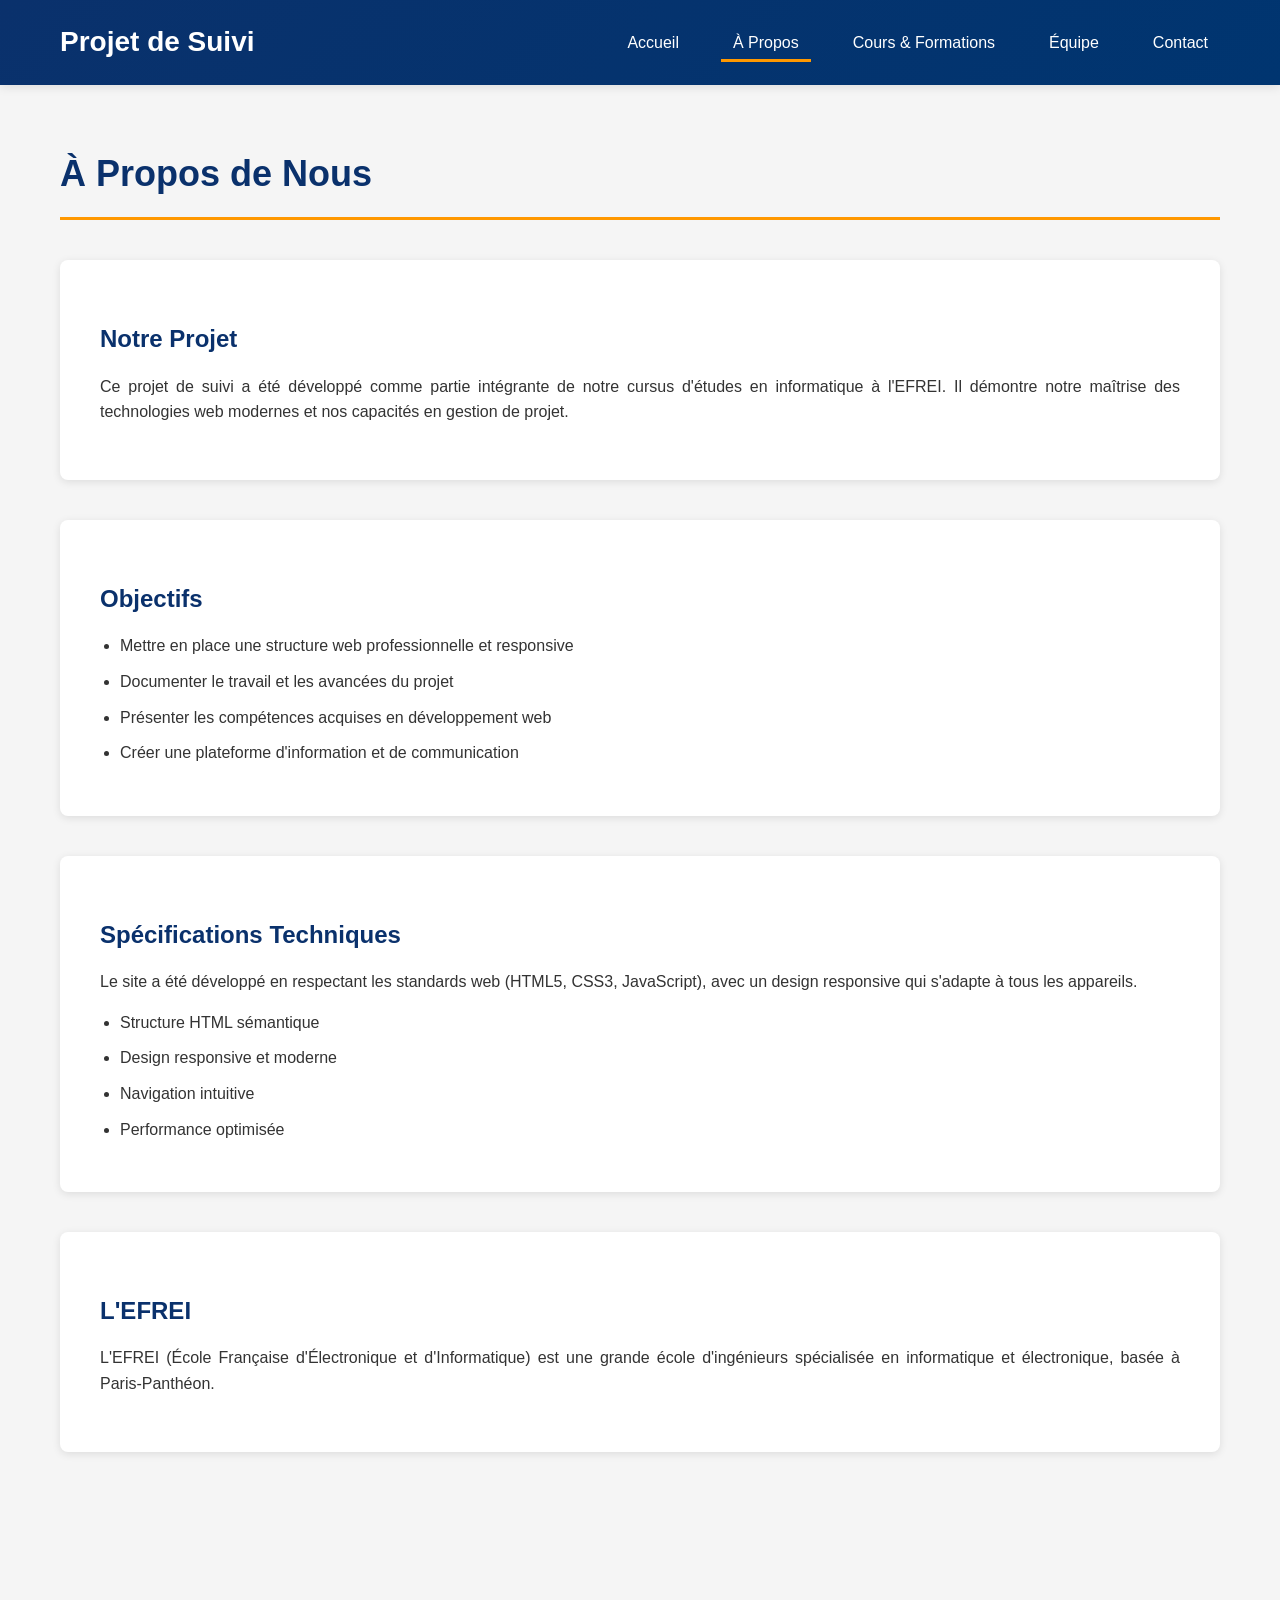
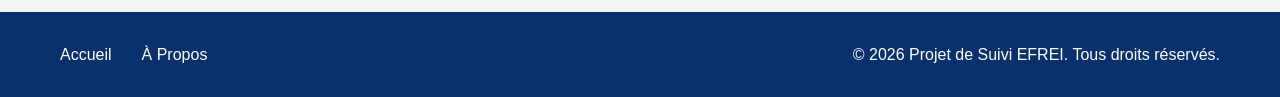
==== pages/apropos.html @ 4fff38fb "Add files via upload" ====
<!DOCTYPE html>
<html lang="fr">
<head>
    <meta charset="UTF-8">
    <meta name="viewport" content="width=device-width, initial-scale=1.0">
    <title>À Propos - Projet de Suivi</title>
    <link rel="stylesheet" href="../styles.css">
</head>


<body>
    <header class="header">
        <div class="container">
            <div class="logo">
                <h1>Projet de Suivi</h1>
            </div>
            <nav class="nav-main">
                <ul>
                    <li><a href="../index.html">Accueil</a></li>
                    <li><a href="apropos.html" class="active">À Propos</a></li>
                    <li><a href="cours.html">Cours & Formations</a></li>
                    <li><a href="equipe.html">Équipe</a></li>
                    <li><a href="contact.html">Contact</a></li>
                </ul>
            </nav>
        </div>
    </header>

    <main class="main-content">
        <div class="container">
            <h2>À Propos de Nous</h2>

            <section class="content-section">
                <h3>Notre Projet</h3>
                <p>
                    Ce projet de suivi a été développé comme partie intégrante de notre cursus
                    d'études en informatique à l'EFREI. Il démontre notre maîtrise des technologies
                    web modernes et nos capacités en gestion de projet.
                </p>
            </section>

            <section class="content-section">
                <h3>Objectifs</h3>
                <ul>
                    <li>Mettre en place une structure web professionnelle et responsive</li>
                    <li>Documenter le travail et les avancées du projet</li>
                    <li>Présenter les compétences acquises en développement web</li>
                    <li>Créer une plateforme d'information et de communication</li>
                </ul>
            </section>

            <section class="content-section">
                <h3>Spécifications Techniques</h3>
                <p>
                    Le site a été développé en respectant les standards web (HTML5, CSS3, JavaScript),
                    avec un design responsive qui s'adapte à tous les appareils.
                </p>
                <ul>
                    <li>Structure HTML sémantique</li>
                    <li>Design responsive et moderne</li>
                    <li>Navigation intuitive</li>
                    <li>Performance optimisée</li>
                </ul>
            </section>

            <section class="content-section">
                <h3>L'EFREI</h3>
                <p>
                    L'EFREI (École Française d'Électronique et d'Informatique) est une grande école
                    d'ingénieurs spécialisée en informatique et électronique, basée à Paris-Panthéon.
                </p>
            </section>
        </div>
    </main>

    <!-- Footer -->
    <footer class="footer">
        <div class="container">
            <nav class="nav-footer">
                <ul>
                    <li><a href="../index.html">Accueil</a></li>
                    <li><a href="apropos.html">À Propos</a></li>
                </ul>
            </nav>
            <p>&copy; 2026 Projet de Suivi EFREI. Tous droits réservés.</p>
        </div>
    </footer>
</body>
</html>
---- styles.css ----
:root {
    --primary-color: #0A316C ;
    --secondary-color: #ff9800;
    --text-color: #333;
    --bg-color: #f5f5f5;
    --border-color: #ddd;
    --transition: all 0.3s ease;
}

* {
    margin: 0;
    padding: 0;
    box-sizing: border-box;
}

html {
    scroll-behavior: smooth;
}

body {
    font-family: 'Segoe UI', Tahoma, Geneva, Verdana, sans-serif;
    color: var(--text-color);
    background-color: var(--bg-color);
    line-height: 1.6;
}

.container {
    max-width: 1200px;
    margin: 0 auto;
    padding: 0 20px;
}

.header {
    background: linear-gradient(135deg, var(--primary-color) 0%, #003570 100%);
    color: white;
    padding: 20px 0;
    position: sticky;
    top: 0;
    z-index: 1000;
    box-shadow: 0 2px 10px rgba(0, 0, 0, 0.1);
}

.header .container {
    display: flex;
    justify-content: space-between;
    align-items: center;
    gap: 40px;
}

.logo h1 {
    font-size: 28px;
    font-weight: 700;
}

.nav-main ul {
    display: flex;
    list-style: none;
    gap: 30px;
}

.nav-main a {
    color: white;
    text-decoration: none;
    font-weight: 500;
    padding: 8px 12px;
    border-bottom: 3px solid transparent;
    transition: var(--transition);
}

.nav-main a:hover,
.nav-main a.active {
    border-bottom-color: var(--secondary-color);
}

.main-content {
    flex: 1;
    padding: 60px 0;
    min-height: calc(100vh - 200px);
}

.main-content h2 {
    font-size: 36px;
    color: var(--primary-color);
    margin-bottom: 40px;
    border-bottom: 3px solid var(--secondary-color);
    padding-bottom: 15px;
}

.main-content h3 {
    font-size: 24px;
    color: var(--primary-color);
    margin-bottom: 15px;
    margin-top: 20px;
}

.main-content ul {
    margin-left: 20px;
    margin-top: 15px;
}

.main-content li {
    margin-bottom: 10px;
}

.hero {
    background: linear-gradient(135deg, var(--primary-color) 0%, #0066cc 100%);
    color: white;
    padding: 80px 40px;
    text-align: center;
    border-radius: 8px;
    margin-bottom: 60px;
}

.hero h2 {
    font-size: 42px;
    margin-bottom: 20px;
    border: none;
    padding-bottom: 0;
    color: white;
}

.hero p {
    font-size: 18px;
}

.content-section {
    background: white;
    padding: 40px;
    margin-bottom: 40px;
    border-radius: 8px;
    box-shadow: 0 2px 8px rgba(0, 0, 0, 0.1);
    transition: var(--transition);
}

.content-section:hover {
    box-shadow: 0 4px 16px rgba(0, 0, 0, 0.15);
}

.content-section p {
    margin-bottom: 15px;
    text-align: justify;
}

.cards {
    display: grid;
    grid-template-columns: repeat(auto-fit, minmax(300px, 1fr));
    gap: 30px;
    margin-top: 30px;
}

.card {
    background: white;
    padding: 30px;
    border-radius: 8px;
    border-left: 4px solid var(--secondary-color);
    box-shadow: 0 2px 8px rgba(0, 0, 0, 0.1);
    transition: var(--transition);
}

.card:hover {
    transform: translateY(-5px);
    box-shadow: 0 4px 16px rgba(0, 0, 0, 0.15);
}

.card h4 {
    color: var(--primary-color);
    font-size: 20px;
    margin-bottom: 15px;
}

.card p {
    color: #666;
}

.footer {
    background-color: var(--primary-color);
    color: white;
    padding: 30px 0;
    margin-top: 60px;
}

.footer .container {
    display: flex;
    justify-content: space-between;
    align-items: center;
    gap: 40px;
}

.nav-footer ul {
    display: flex;
    list-style: none;
    gap: 30px;
}

.nav-footer a {
    color: white;
    text-decoration: none;
    transition: var(--transition);
}

.nav-footer a:hover {
    color: var(--secondary-color);
}

.footer p {
    margin: 0;
}

@media (max-width: 768px) {
    .header .container {
        flex-direction: column;
        gap: 20px;
    }

    .nav-main ul {
        flex-direction: column;
        gap: 15px;
        width: 100%;
    }

    .nav-main a {
        display: block;
        padding: 10px;
    }

    .logo h1 {
        font-size: 24px;
    }

    .hero {
        padding: 40px 20px;
    }

    .hero h2 {
        font-size: 28px;
    }

    .content-section {
        padding: 25px;
    }

    .footer .container {
        flex-direction: column;
        gap: 20px;
    }

    .nav-footer ul {
        flex-direction: column;
        gap: 10px;
    }
}

@media (max-width: 480px) {
    .nav-main ul {
        gap: 10px;
    }

    .hero h2 {
        font-size: 24px;
    }

    .main-content h2 {
        font-size: 28px;
    }

    .cards {
        grid-template-columns: 1fr;
    }
}

/* ===== CAROUSEL ===== */
.carousel-section {
    margin-bottom: 60px;
}

.carousel {
    position: relative;
    background: white;
    border-radius: 8px;
    overflow: hidden;
    box-shadow: 0 2px 8px rgba(0, 0, 0, 0.1);
}

.carousel-inner {
    position: relative;
    width: 100%;
    height: 400px;
    overflow: hidden;
}

.carousel-item {
    display: none;
    width: 100%;
    height: 100%;
    position: absolute;
    top: 0;
    left: 0;
}

.carousel-item.active {
    display: block;
    animation: fadeIn 0.5s ease-in-out;
}

.carousel-item img {
    width: 100%;
    height: 100%;
    object-fit: cover;
}

@keyframes fadeIn {
    from { opacity: 0; }
    to { opacity: 1; }
}

/* Boutons de navigation */
.carousel-control {
    position: absolute;
    top: 50%;
    transform: translateY(-50%);
    background-color: rgba(0, 0, 0, 0.5);
    color: white;
    border: none;
    padding: 15px 20px;
    font-size: 24px;
    cursor: pointer;
    z-index: 10;
    transition: background-color 0.3s;
}

.carousel-control:hover {
    background-color: rgba(0, 0, 0, 0.8);
}

.carousel-control.prev {
    left: 0;
}

.carousel-control.next {
    right: 0;
}

.carousel-indicators {
    position: absolute;
    bottom: 20px;
    left: 50%;
    transform: translateX(-50%);
    display: flex;
    gap: 10px;
    z-index: 10;
}

.dot {
    width: 12px;
    height: 12px;
    border-radius: 50%;
    background-color: rgba(255, 255, 255, 0.7);
    cursor: pointer;
    transition: background-color 0.3s;
}

.dot.active {
    background-color: var(--secondary-color);
}

.dot:hover {
    background-color: rgba(255, 255, 255, 1);
}

@media (max-width: 768px) {
    .carousel-inner {
        height: 300px;
    }

    .carousel-control {
        padding: 12px 16px;
        font-size: 20px;
    }
}

.carousel-item img {
    width: 100%;
    height: 100%;
    object-fit: contain;      /* ← Remplacez "cover" par "contain" */
    object-position: center;
    display: block;
}

.game-of-the-year {
    background: linear-gradient(135deg, #f5f5f5 0%, #e8f4f8 100%);
    padding: 60px 0;
    margin: 60px 0;
    border-radius: 8px;
}

.game-of-the-year h3 {
    text-align: center;
    font-size: 32px;
    color: var(--primary-color);
    margin-bottom: 50px;
    text-shadow: 2px 2px 4px rgba(0, 0, 0, 0.1);
}

.game-content {
    display: grid;
    grid-template-columns: 1fr 1fr;
    gap: 40px;
    margin-bottom: 50px;
    align-items: start;
}

.game-description {
    background: white;
    padding: 30px;
    border-radius: 8px;
    box-shadow: 0 2px 8px rgba(0, 0, 0, 0.1);
}

.game-description h4 {
    color: var(--primary-color);
    font-size: 26px;
    margin-bottom: 15px;
}

.game-description p {
    color: #555;
    margin-bottom: 15px;
    line-height: 1.8;
}

.game-description ul {
    list-style: none;
    margin-left: 0;
    margin-top: 15px;
}

.game-description li {
    padding: 8px 0;
    padding-left: 25px;
    position: relative;
    color: #666;
}

.game-description li:before {
    content: "✓";
    position: absolute;
    left: 0;
    color: var(--secondary-color);
    font-weight: bold;
}

.game-gallery {
    background: white;
    padding: 30px;
    border-radius: 8px;
    box-shadow: 0 2px 8px rgba(0, 0, 0, 0.1);
}

.game-gallery h4 {
    color: var(--primary-color);
    font-size: 20px;
    margin-bottom: 20px;
}

.gallery-grid {
    display: grid;
    grid-template-columns: repeat(2, 1fr);
    gap: 15px;
}

.gallery-img {
    width: 100%;
    height: 200px;
    object-fit: cover;
    border-radius: 6px;
    border: 2px solid #e0e0e0;
    cursor: pointer;
    transition: all 0.3s ease;
}

.gallery-img:hover {
    transform: scale(1.05);
    border-color: var(--secondary-color);
    box-shadow: 0 4px 12px rgba(255, 152, 0, 0.3);
}

/* Section téléchargement */
.download-section {
    text-align: center;
    background: white;
    padding: 40px;
    border-radius: 8px;
    box-shadow: 0 2px 8px rgba(0, 0, 0, 0.1);
}

.download-section h4 {
    color: var(--primary-color);
    font-size: 24px;
    margin-bottom: 20px;
}

.download-button {
    display: inline-block;
    background: linear-gradient(135deg, var(--secondary-color) 0%, #e68900 100%);
    color: white;
    padding: 15px 40px;
    border-radius: 6px;
    text-decoration: none;
    font-size: 16px;
    font-weight: 600;
    transition: all 0.3s ease;
    box-shadow: 0 4px 12px rgba(255, 152, 0, 0.3);
    cursor: pointer;
    border: none;
}

.download-button:hover {
    background: linear-gradient(135deg, #e68900 0%, #d47c00 100%);
    transform: translateY(-2px);
    box-shadow: 0 6px 16px rgba(255, 152, 0, 0.4);
}

.download-button:active {
    transform: translateY(0);
}

.file-info {
    color: #999;
    font-size: 14px;
    margin-top: 15px;
}

/* Responsive */
@media (max-width: 768px) {
    .game-content {
        grid-template-columns: 1fr;
        gap: 30px;
    }

    .gallery-grid {
        grid-template-columns: repeat(2, 1fr);
    }

    .game-of-the-year h3 {
        font-size: 24px;
    }

    .download-section {
        padding: 30px 20px;
    }
}

@media (max-width: 480px) {
    .gallery-grid {
        grid-template-columns: 1fr;
    }

    .game-description,
    .game-gallery,
    .download-section {
        padding: 20px;
    }

    .download-button {
        padding: 12px 30px;
        font-size: 14px;
    }
}

/* ===== SECTION COURS ET FORMATIONS ===== */
.courses-section {
    background: linear-gradient(135deg, #f9f9f9 0%, #ffffff 100%);
}

.courses-section h3 {
    text-align: center;
    margin-bottom: 15px;
}

.courses-section > p {
    text-align: center;
    color: #666;
    margin-bottom: 40px;
    font-size: 16px;
}

/* Grille de cours */
.courses-grid {
    display: grid;
    grid-template-columns: repeat(auto-fit, minmax(280px, 1fr));
    gap: 25px;
    margin-top: 30px;
}

/* Carte de cours */
.course-card {
    background: white;
    border-radius: 10px;
    padding: 25px;
    box-shadow: 0 2px 8px rgba(0, 0, 0, 0.1);
    transition: all 0.3s ease;
    border-left: 5px solid var(--secondary-color);
    position: relative;
}

.course-card:hover {
    transform: translateY(-8px);
    box-shadow: 0 8px 20px rgba(0, 0, 0, 0.15);
    border-left-color: var(--primary-color);
}

/* Icône du cours */
.course-icon {
    font-size: 40px;
    margin-bottom: 15px;
    display: inline-block;
}

.course-card h4 {
    color: var(--primary-color);
    font-size: 20px;
    margin-bottom: 15px;
    font-weight: 600;
}

/* Liste des cours */
.course-card ul {
    list-style: none;
    margin: 0;
    padding: 0;
}

.course-card li {
    color: #555;
    padding: 8px 0;
    padding-left: 20px;
    position: relative;
    font-size: 14px;
    line-height: 1.6;
    border-bottom: 1px solid #f0f0f0;
}

.course-card li:last-child {
    border-bottom: none;
}

.course-card li:before {
    content: "▸";
    position: absolute;
    left: 0;
    color: var(--secondary-color);
    font-weight: bold;
}

.course-card li:hover {
    color: var(--primary-color);
    padding-left: 25px;
    transition: all 0.2s ease;
}

/* Responsive */
@media (max-width: 768px) {
    .courses-grid {
        grid-template-columns: repeat(2, 1fr);
        gap: 20px;
    }

    .course-card {
        padding: 20px;
    }

    .course-icon {
        font-size: 32px;
    }

    .course-card h4 {
        font-size: 18px;
    }

    .course-card li {
        font-size: 13px;
    }
}

@media (max-width: 480px) {
    .courses-grid {
        grid-template-columns: 1fr;
    }

    .course-card {
        padding: 15px;
    }

    .course-icon {
        font-size: 28px;
    }

    .course-card h4 {
        font-size: 16px;
    }
}
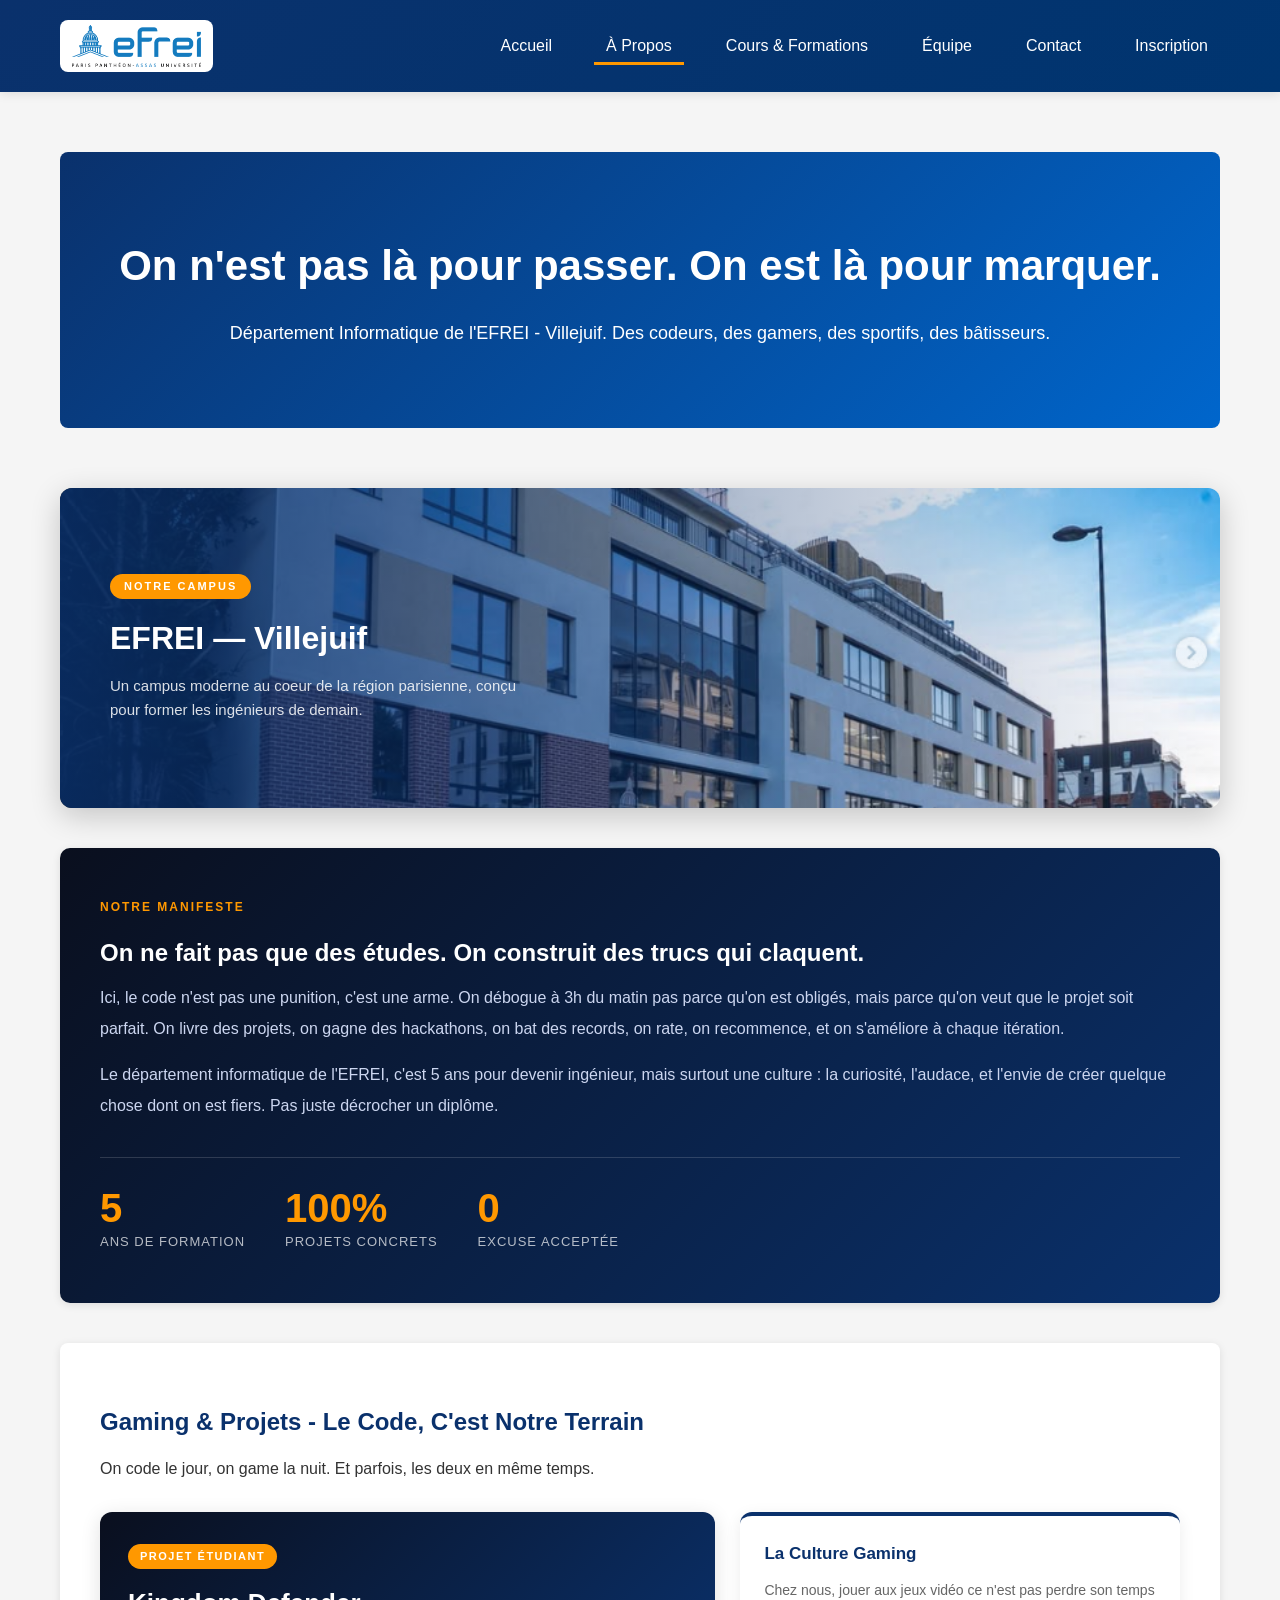
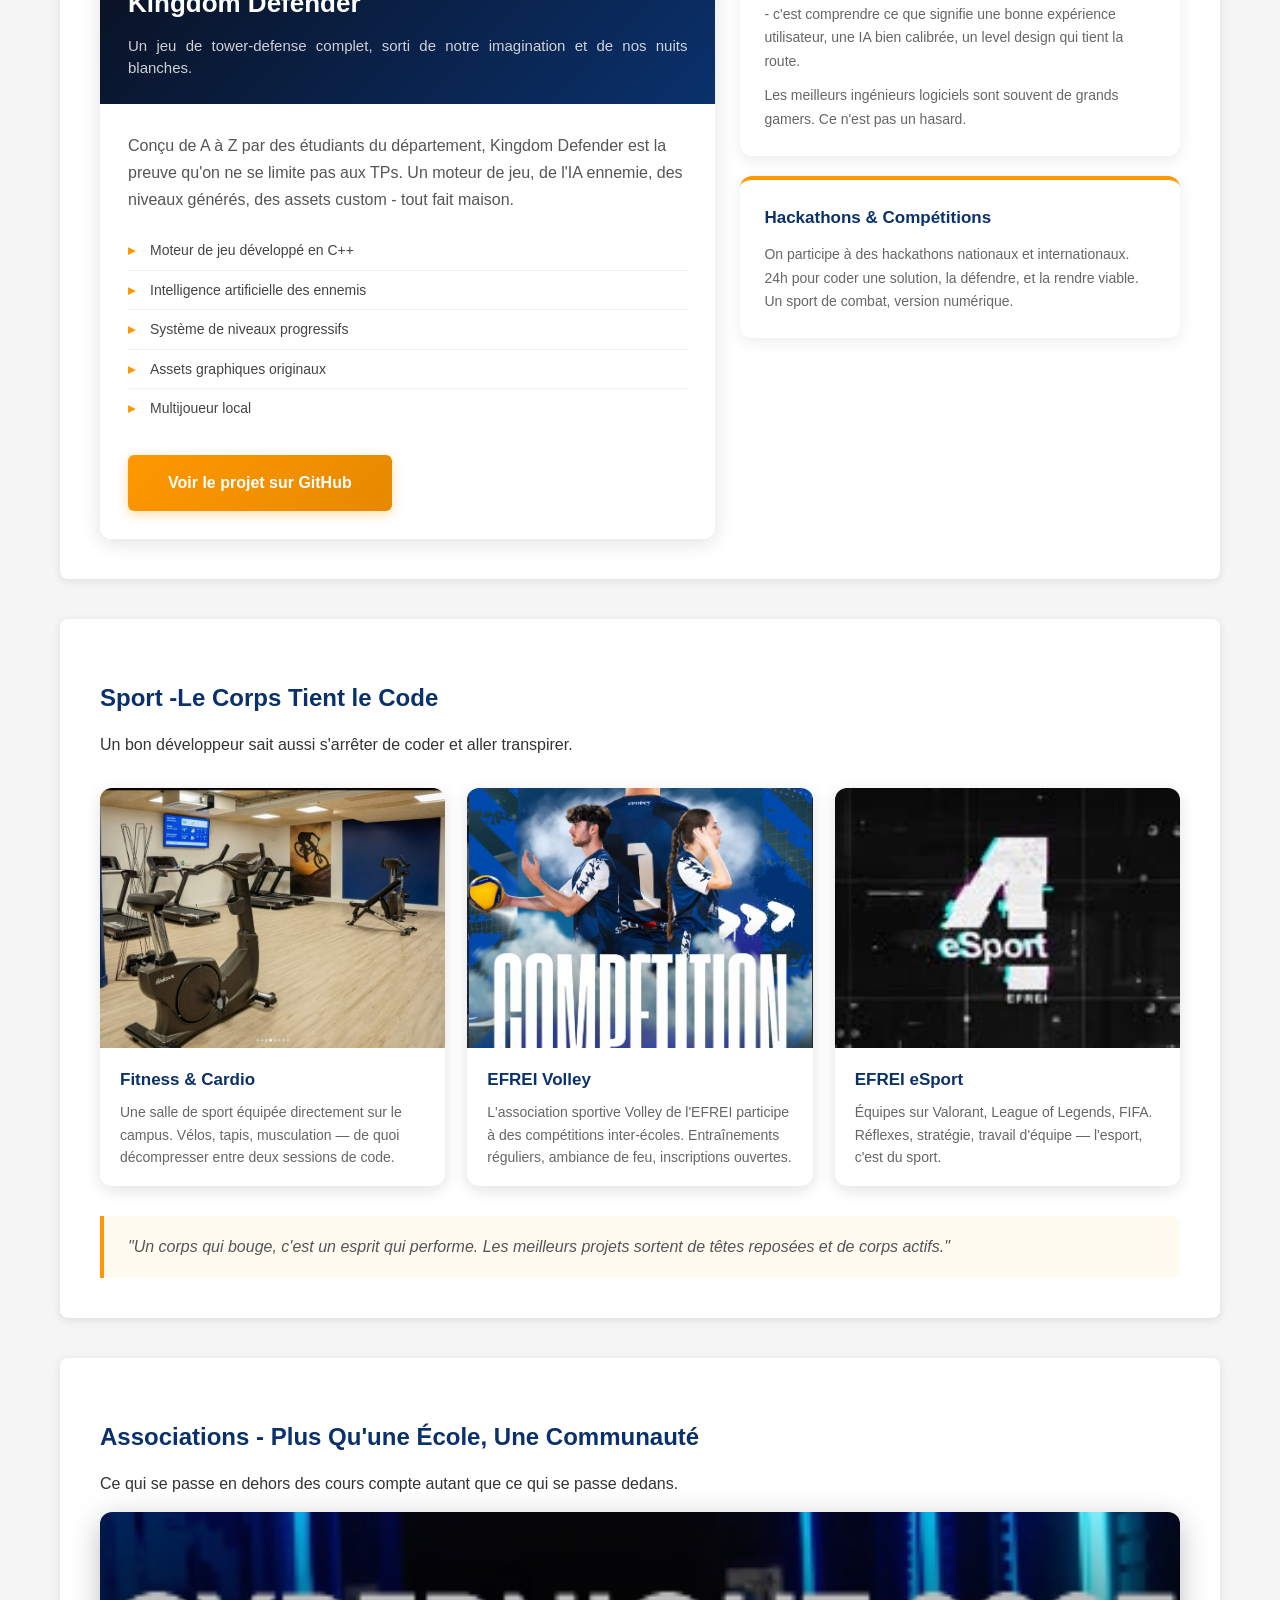
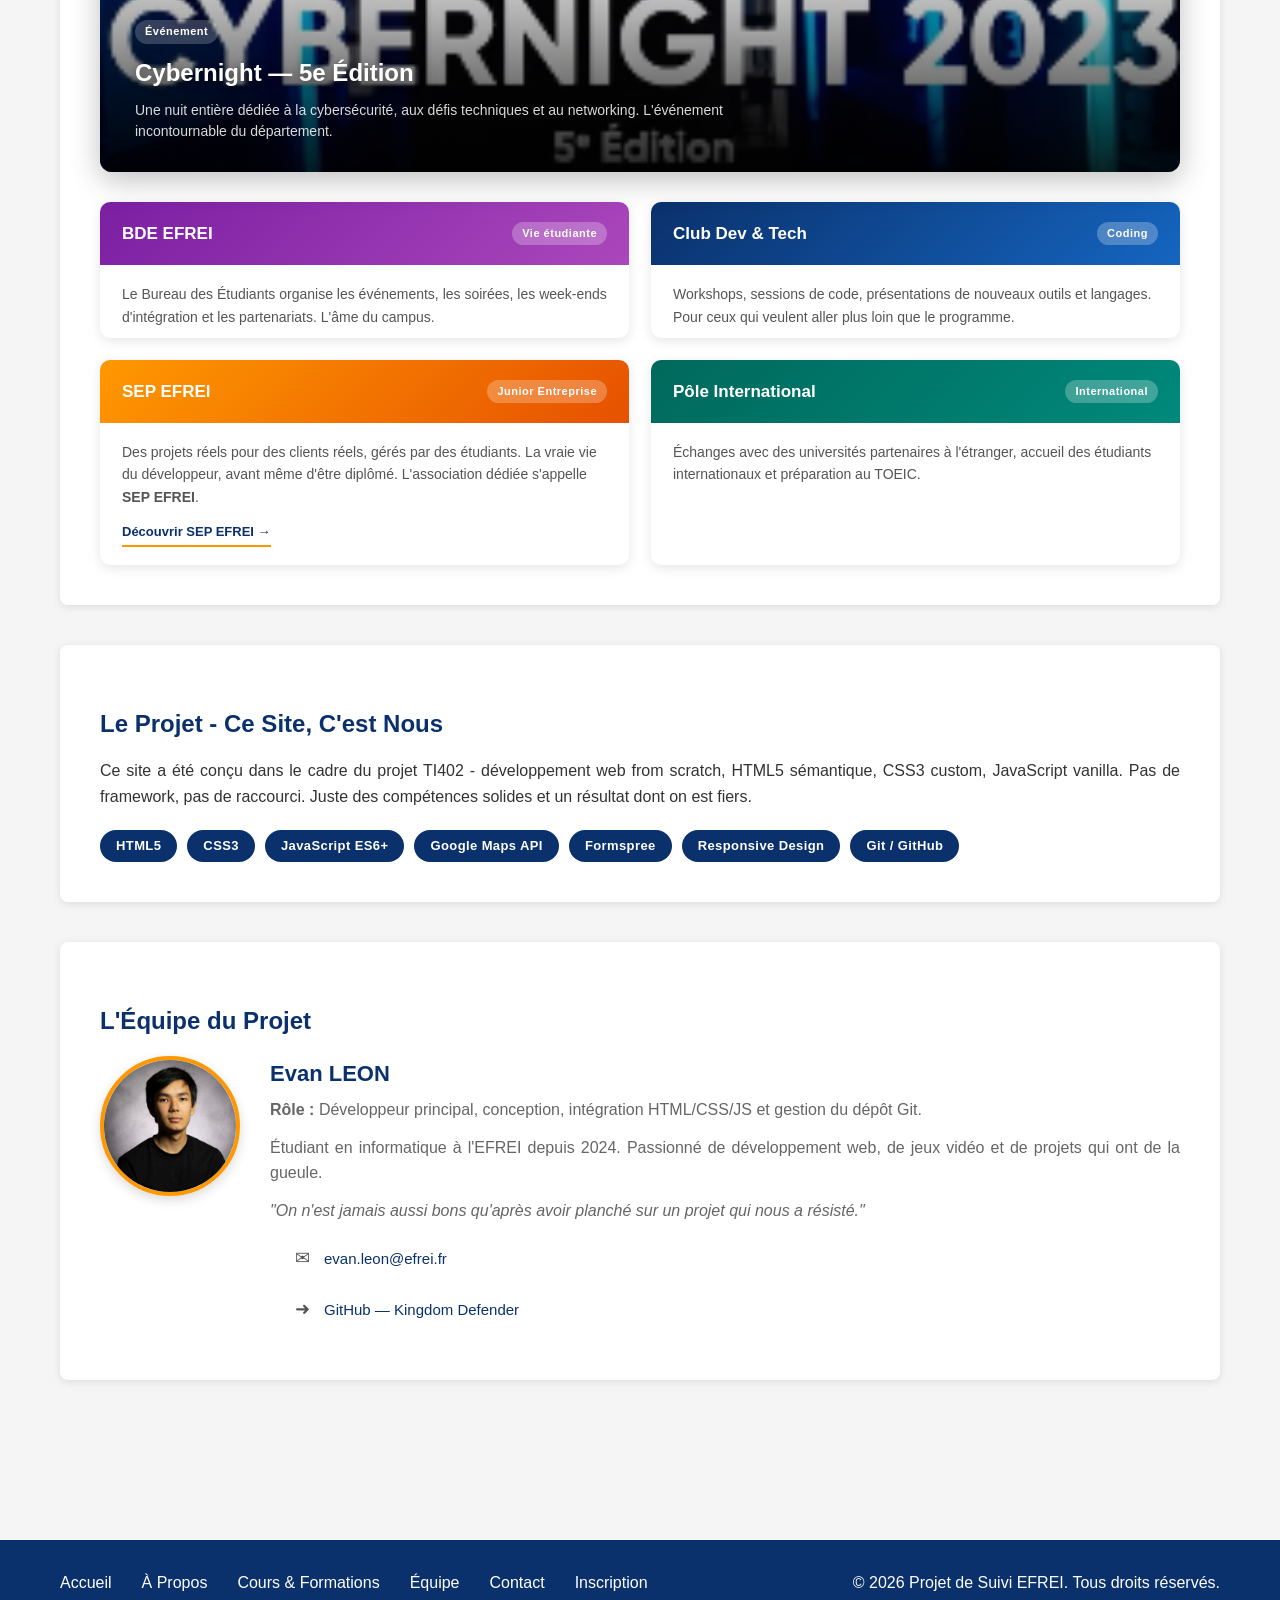
==== commit 091bf934: "Add files via upload" ====
--- a/pages/apropos.html
+++ b/pages/apropos.html
@@ -1,89 +1,268 @@
-<!DOCTYPE html>
-<html lang="fr">
-<head>
-    <meta charset="UTF-8">
-    <meta name="viewport" content="width=device-width, initial-scale=1.0">
-    <title>À Propos - Projet de Suivi</title>
-    <link rel="stylesheet" href="../styles.css">
-</head>
-
-
-<body>
-    <header class="header">
-        <div class="container">
-            <div class="logo">
-                <h1>Projet de Suivi</h1>
-            </div>
-            <nav class="nav-main">
-                <ul>
-                    <li><a href="../index.html">Accueil</a></li>
-                    <li><a href="apropos.html" class="active">À Propos</a></li>
-                    <li><a href="cours.html">Cours & Formations</a></li>
-                    <li><a href="equipe.html">Équipe</a></li>
-                    <li><a href="contact.html">Contact</a></li>
-                </ul>
-            </nav>
-        </div>
-    </header>
-
-    <main class="main-content">
-        <div class="container">
-            <h2>À Propos de Nous</h2>
-
-            <section class="content-section">
-                <h3>Notre Projet</h3>
-                <p>
-                    Ce projet de suivi a été développé comme partie intégrante de notre cursus
-                    d'études en informatique à l'EFREI. Il démontre notre maîtrise des technologies
-                    web modernes et nos capacités en gestion de projet.
-                </p>
-            </section>
-
-            <section class="content-section">
-                <h3>Objectifs</h3>
-                <ul>
-                    <li>Mettre en place une structure web professionnelle et responsive</li>
-                    <li>Documenter le travail et les avancées du projet</li>
-                    <li>Présenter les compétences acquises en développement web</li>
-                    <li>Créer une plateforme d'information et de communication</li>
-                </ul>
-            </section>
-
-            <section class="content-section">
-                <h3>Spécifications Techniques</h3>
-                <p>
-                    Le site a été développé en respectant les standards web (HTML5, CSS3, JavaScript),
-                    avec un design responsive qui s'adapte à tous les appareils.
-                </p>
-                <ul>
-                    <li>Structure HTML sémantique</li>
-                    <li>Design responsive et moderne</li>
-                    <li>Navigation intuitive</li>
-                    <li>Performance optimisée</li>
-                </ul>
-            </section>
-
-            <section class="content-section">
-                <h3>L'EFREI</h3>
-                <p>
-                    L'EFREI (École Française d'Électronique et d'Informatique) est une grande école
-                    d'ingénieurs spécialisée en informatique et électronique, basée à Paris-Panthéon.
-                </p>
-            </section>
-        </div>
-    </main>
-
-    <!-- Footer -->
-    <footer class="footer">
-        <div class="container">
-            <nav class="nav-footer">
-                <ul>
-                    <li><a href="../index.html">Accueil</a></li>
-                    <li><a href="apropos.html">À Propos</a></li>
-                </ul>
-            </nav>
-            <p>&copy; 2026 Projet de Suivi EFREI. Tous droits réservés.</p>
-        </div>
-    </footer>
-</body>
-</html>+<!DOCTYPE html>
+<html lang="fr">
+<head>
+    <meta charset="UTF-8">
+    <meta name="viewport" content="width=device-width, initial-scale=1.0">
+    <title>À Propos - Département Informatique EFREI</title>
+    <link rel="stylesheet" href="../styles.css">
+    <script type="text/javascript" src="../script.js" defer></script>
+</head>
+
+<body>
+    <header class="header">
+        <div class="container">
+            <div class="logo">
+                <a href="../index.html">
+                    <img src="../images/logoefrei.png" alt="EFREI Logo" class="logo-img">
+                </a>
+            </div>
+            <nav class="nav-main">
+                <ul>
+                    <li><a href="../index.html">Accueil</a></li>
+                    <li><a href="apropos.html" class="active">À Propos</a></li>
+                    <li><a href="cours.html">Cours &amp; Formations</a></li>
+                    <li><a href="equipe.html">Équipe</a></li>
+                    <li><a href="contact.html">Contact</a></li>
+                    <li><a href="inscription.html">Inscription</a></li>
+                </ul>
+            </nav>
+        </div>
+    </header>
+
+    <main class="main-content">
+        <div class="container">
+
+            <!-- HERO -->
+            <section class="hero">
+                <h2>On n'est pas là pour passer. On est là pour marquer.</h2>
+                <p>Département Informatique de l'EFREI - Villejuif. Des codeurs, des gamers, des sportifs, des bâtisseurs.</p>
+            </section>
+
+            <!-- CAMPUS BANNER -->
+            <section class="campus-banner">
+                <img src="../images/campus-efrei.jpg.png" alt="Campus EFREI Villejuif" class="campus-img">
+                <div class="campus-overlay">
+                    <span class="campus-tag">Notre Campus</span>
+                    <h3>EFREI — Villejuif</h3>
+                    <p>Un campus moderne au coeur de la région parisienne, conçu pour former les ingénieurs de demain.</p>
+                </div>
+            </section>
+
+            <!-- MANIFESTE -->
+            <section class="content-section manifeste-section">
+                <div class="manifeste-inner">
+                    <p class="manifeste-label">Notre Manifeste</p>
+                    <h3 class="manifeste-title">On ne fait pas que des études. On construit des trucs qui claquent.</h3>
+                    <p class="manifeste-body">
+                        Ici, le code n'est pas une punition, c'est une arme. On débogue à 3h du matin
+                        pas parce qu'on est obligés, mais parce qu'on veut que le projet soit parfait.
+                        On livre des projets, on gagne des hackathons, on bat des records, on rate, on recommence,
+                        et on s'améliore à chaque itération.
+                    </p>
+                    <p class="manifeste-body">
+                        Le département informatique de l'EFREI, c'est 5 ans pour devenir ingénieur,
+                        mais surtout une culture : la curiosité, l'audace, et l'envie de créer quelque
+                        chose dont on est fiers. Pas juste décrocher un diplôme.
+                    </p>
+                    <div class="manifeste-stats">
+                        <div class="manifeste-stat">
+                            <span class="manifeste-stat-num">5</span>
+                            <span class="manifeste-stat-lbl">ans de formation</span>
+                        </div>
+                        <div class="manifeste-stat">
+                            <span class="manifeste-stat-num">100%</span>
+                            <span class="manifeste-stat-lbl">projets concrets</span>
+                        </div>
+                        <div class="manifeste-stat">
+                            <span class="manifeste-stat-num">0</span>
+                            <span class="manifeste-stat-lbl">excuse acceptée</span>
+                        </div>
+                    </div>
+                </div>
+            </section>
+
+            <!-- JEUX VIDEO -->
+            <section class="content-section">
+                <h3>Gaming &amp; Projets - Le Code, C'est Notre Terrain</h3>
+                <p>On code le jour, on game la nuit. Et parfois, les deux en même temps.</p>
+
+                <div class="gaming-layout">
+                    <div class="gaming-card-main">
+                        <div class="gaming-card-header">
+                            <span class="gaming-badge">Projet étudiant</span>
+                            <h4>Kingdom Defender</h4>
+                            <p class="gaming-subtitle">Un jeu de tower-defense complet, sorti de notre imagination et de nos nuits blanches.</p>
+                        </div>
+                        <div class="gaming-card-body">
+                            <p>
+                                Conçu de A à Z par des étudiants du département, Kingdom Defender est la preuve
+                                qu'on ne se limite pas aux TPs. Un moteur de jeu, de l'IA ennemie, des niveaux
+                                générés, des assets custom - tout fait maison.
+                            </p>
+                            <ul class="gaming-features">
+                                <li>Moteur de jeu développé en C++</li>
+                                <li>Intelligence artificielle des ennemis</li>
+                                <li>Système de niveaux progressifs</li>
+                                <li>Assets graphiques originaux</li>
+                                <li>Multijoueur local</li>
+                            </ul>
+                            <a href="https://github.com/JeanChipo/Kingdom_Defender" target="_blank" rel="noopener" class="download-button gaming-btn">
+                                Voir le projet sur GitHub
+                            </a>
+                        </div>
+                    </div>
+
+                    <div class="gaming-aside">
+                        <div class="gaming-culture-card">
+                            <h4>La Culture Gaming</h4>
+                            <p>Chez nous, jouer aux jeux vidéo ce n'est pas perdre son temps - c'est comprendre ce que signifie une bonne expérience utilisateur, une IA bien calibrée, un level design qui tient la route.</p>
+                            <p>Les meilleurs ingénieurs logiciels sont souvent de grands gamers. Ce n'est pas un hasard.</p>
+                        </div>
+                        <div class="gaming-culture-card gaming-culture-alt">
+                            <h4>Hackathons &amp; Compétitions</h4>
+                            <p>On participe à des hackathons nationaux et internationaux. 24h pour coder une solution, la défendre, et la rendre viable. Un sport de combat, version numérique.</p>
+                        </div>
+                    </div>
+                </div>
+            </section>
+
+            <!-- SPORT -->
+            <section class="content-section">
+                <h3>Sport -Le Corps Tient le Code</h3>
+                <p>Un bon développeur sait aussi s'arrêter de coder et aller transpirer.</p>
+
+                <div class="sport-photo-grid-3">
+                    <div class="sport-photo-card">
+                        <img src="../images/salle-sport.jpg.png" alt="Salle de sport EFREI" class="sport-photo-img-lg">
+                        <div class="sport-photo-body">
+                            <h4>Fitness &amp; Cardio</h4>
+                            <p>Une salle de sport équipée directement sur le campus. Vélos, tapis, musculation — de quoi décompresser entre deux sessions de code.</p>
+                        </div>
+                    </div>
+                    <div class="sport-photo-card">
+                        <img src="../images/efrei-volley.jpg.png" alt="EFREI Volley" class="sport-photo-img-lg">
+                        <div class="sport-photo-body">
+                            <h4>EFREI Volley</h4>
+                            <p>L'association sportive Volley de l'EFREI participe à des compétitions inter-écoles. Entraînements réguliers, ambiance de feu, inscriptions ouvertes.</p>
+                        </div>
+                    </div>
+                    <div class="sport-photo-card">
+                        <img src="../images/esport-efrei.jpg.jpg" alt="EFREI eSport" class="sport-photo-img-lg">
+                        <div class="sport-photo-body">
+                            <h4>EFREI eSport</h4>
+                            <p>Équipes sur Valorant, League of Legends, FIFA. Réflexes, stratégie, travail d'équipe — l'esport, c'est du sport.</p>
+                        </div>
+                    </div>
+                </div>
+
+                <blockquote class="sport-quote">
+                    "Un corps qui bouge, c'est un esprit qui performe. Les meilleurs projets sortent de têtes reposées et de corps actifs."
+                </blockquote>
+            </section>
+
+            <!-- ASSOCIATIONS -->
+            <section class="content-section">
+                <h3>Associations - Plus Qu'une École, Une Communauté</h3>
+                <p>Ce qui se passe en dehors des cours compte autant que ce qui se passe dedans.</p>
+
+                <!-- Cybernight — carte photo mise en avant -->
+                <div class="cybernight-card">
+                    <img src="../images/cybernight.jpg.png" alt="Cybernight 2023" class="cybernight-img">
+                    <div class="cybernight-overlay">
+                        <span class="asso-tag">Événement</span>
+                        <h4>Cybernight — 5e Édition</h4>
+                        <p>Une nuit entière dédiée à la cybersécurité, aux défis techniques et au networking. L'événement incontournable du département.</p>
+                    </div>
+                </div>
+
+                <div class="asso-grid">
+                    <div class="asso-card">
+                        <div class="asso-card-header asso-bde">
+                            <h4>BDE EFREI</h4>
+                            <span class="asso-tag">Vie étudiante</span>
+                        </div>
+                        <p>Le Bureau des Étudiants organise les événements, les soirées, les week-ends d'intégration et les partenariats. L'âme du campus.</p>
+                    </div>
+                    <div class="asso-card">
+                        <div class="asso-card-header asso-tech">
+                            <h4>Club Dev &amp; Tech</h4>
+                            <span class="asso-tag">Coding</span>
+                        </div>
+                        <p>Workshops, sessions de code, présentations de nouveaux outils et langages. Pour ceux qui veulent aller plus loin que le programme.</p>
+                    </div>
+                    <div class="asso-card">
+                        <div class="asso-card-header asso-junior">
+                            <h4>SEP EFREI</h4>
+                            <span class="asso-tag">Junior Entreprise</span>
+                        </div>
+                        <p>Des projets réels pour des clients réels, gérés par des étudiants. La vraie vie du développeur, avant même d'être diplômé. L'association dédiée s'appelle <strong>SEP EFREI</strong>.</p>
+                        <a href="https://etudiant.sepefrei.fr" target="_blank" rel="noopener" class="asso-link">Découvrir SEP EFREI &rarr;</a>
+                    </div>
+                    <div class="asso-card">
+                        <div class="asso-card-header asso-inter">
+                            <h4>Pôle International</h4>
+                            <span class="asso-tag">International</span>
+                        </div>
+                        <p>Échanges avec des universités partenaires à l'étranger, accueil des étudiants internationaux et préparation au TOEIC.</p>
+                    </div>
+                </div>
+            </section>
+
+            <!-- LE PROJET TECHNIQUE -->
+            <section class="content-section">
+                <h3>Le Projet - Ce Site, C'est Nous</h3>
+                <p>
+                    Ce site a été conçu dans le cadre du projet TI402 - développement web from scratch,
+                    HTML5 sémantique, CSS3 custom, JavaScript vanilla. Pas de framework, pas de raccourci.
+                    Juste des compétences solides et un résultat dont on est fiers.
+                </p>
+                <div class="tech-tags">
+                    <span class="tech-tag">HTML5</span>
+                    <span class="tech-tag">CSS3</span>
+                    <span class="tech-tag">JavaScript ES6+</span>
+                    <span class="tech-tag">Google Maps API</span>
+                    <span class="tech-tag">Formspree</span>
+                    <span class="tech-tag">Responsive Design</span>
+                    <span class="tech-tag">Git / GitHub</span>
+                </div>
+            </section>
+
+            <!-- L'ÉQUIPE -->
+            <section class="content-section">
+                <h3>L'Équipe du Projet</h3>
+                <div class="contact-profile">
+                    <img src="../images/evan.png" alt="Evan LEON" class="contact-photo">
+                    <div class="contact-info">
+                        <h4>Evan LEON</h4>
+                        <p><strong>Rôle :</strong> Développeur principal, conception, intégration HTML/CSS/JS et gestion du dépôt Git.</p>
+                        <p>Étudiant en informatique à l'EFREI depuis 2024. Passionné de développement web, de jeux vidéo et de projets qui ont de la gueule.</p>
+                        <p><em>"On n'est jamais aussi bons qu'après avoir planché sur un projet qui nous a résisté."</em></p>
+                        <ul class="contact-details">
+                            <li><span class="contact-icon">&#x2709;</span> <a href="mailto:evan.leon@efrei.fr">evan.leon@efrei.fr</a></li>
+                            <li><span class="contact-icon">&#x279C;</span> <a href="https://github.com/JeanChipo/Kingdom_Defender" target="_blank" rel="noopener">GitHub — Kingdom Defender</a></li>
+                        </ul>
+                    </div>
+                </div>
+            </section>
+
+        </div>
+    </main>
+
+    <!-- Footer -->
+    <footer class="footer">
+        <div class="container">
+            <nav class="nav-footer">
+                <ul>
+                    <li><a href="../index.html">Accueil</a></li>
+                    <li><a href="apropos.html">À Propos</a></li>
+                    <li><a href="cours.html">Cours &amp; Formations</a></li>
+                    <li><a href="equipe.html">Équipe</a></li>
+                    <li><a href="contact.html">Contact</a></li>
+                    <li><a href="inscription.html">Inscription</a></li>
+                </ul>
+            </nav>
+            <p>&copy; 2026 Projet de Suivi EFREI. Tous droits réservés.</p>
+        </div>
+    </footer>
+</body>
+</html>
--- a/styles.css
+++ b/styles.css
@@ -52,6 +52,14 @@
     font-weight: 700;
 }
 
+.logo-img {
+    height: 52px;
+    background: white;
+    border-radius: 8px;
+    padding: 5px 12px;
+    display: block;
+}
+
 .nav-main ul {
     display: flex;
     list-style: none;
@@ -289,28 +297,23 @@
 }
 
 .carousel-item {
-    display: none;
+    display: block;
     width: 100%;
     height: 100%;
     position: absolute;
     top: 0;
     left: 0;
+    transform: translateX(100%);
 }
 
 .carousel-item.active {
-    display: block;
-    animation: fadeIn 0.5s ease-in-out;
+    transform: translateX(0);
 }
 
 .carousel-item img {
     width: 100%;
     height: 100%;
     object-fit: cover;
-}
-
-@keyframes fadeIn {
-    from { opacity: 0; }
-    to { opacity: 1; }
 }
 
 /* Boutons de navigation */
@@ -567,6 +570,87 @@
     }
 }
 
+/* ===== COURS V2 - 3 COLONNES ===== */
+.courses-grid-3 {
+    display: grid;
+    grid-template-columns: repeat(3, 1fr);
+    gap: 25px;
+    margin-top: 30px;
+}
+
+.course-card-v2 {
+    border-radius: 12px;
+    overflow: hidden;
+    box-shadow: 0 4px 16px rgba(0,0,0,0.1);
+    transition: var(--transition);
+    background: white;
+}
+
+.course-card-v2:hover {
+    transform: translateY(-6px);
+    box-shadow: 0 10px 28px rgba(0,0,0,0.15);
+}
+
+.course-card-header {
+    padding: 25px 20px;
+    text-align: center;
+    color: white;
+}
+
+.course-card-header.math     { background: linear-gradient(135deg, #0A316C, #1a5276); }
+.course-card-header.physique { background: linear-gradient(135deg, #154360, #1a7db8); }
+.course-card-header.info     { background: linear-gradient(135deg, #ff9800, #e65100); }
+
+.course-card-icon {
+    font-size: 42px;
+    display: block;
+    margin-bottom: 10px;
+}
+
+.course-card-header h4 {
+    font-size: 18px;
+    font-weight: 700;
+    margin-bottom: 6px;
+    color: white;
+}
+
+.course-count {
+    font-size: 12px;
+    background: rgba(255,255,255,0.25);
+    padding: 3px 10px;
+    border-radius: 20px;
+    display: inline-block;
+}
+
+.course-card-list {
+    list-style: none;
+    margin: 0;
+    padding: 15px 20px;
+}
+
+.course-card-list li {
+    padding: 9px 0 9px 20px;
+    position: relative;
+    font-size: 14px;
+    color: #444;
+    border-bottom: 1px solid #f0f0f0;
+    line-height: 1.5;
+}
+
+.course-card-list li:last-child { border-bottom: none; }
+
+.course-card-list li::before {
+    content: "▸";
+    position: absolute;
+    left: 0;
+    color: var(--secondary-color);
+    font-weight: bold;
+}
+
+@media (max-width: 900px) {
+    .courses-grid-3 { grid-template-columns: 1fr; }
+}
+
 /* ===== SECTION COURS ET FORMATIONS ===== */
 .courses-section {
     background: linear-gradient(135deg, #f9f9f9 0%, #ffffff 100%);
@@ -698,4 +782,1958 @@
     .course-card h4 {
         font-size: 16px;
     }
+}
+
+.toast {
+    position: fixed;
+    bottom: 20px;
+    right: 20px;
+    background-color: rgba(0, 0, 0, 0.8);
+    color: white;
+    padding: 15px;
+    border-radius: 5px;
+    z-index: 9999;
+    transition: opacity 0.5s ease;
+}
+
+.toast.show {
+    opacity: 1;
+}
+
+.toast.hide {
+    opacity: 0;
+}
+
+form {
+    display: flex;
+    flex-direction: column;
+}
+
+form input,
+form textarea,
+form select {
+    margin-bottom: 10px;
+    padding: 10px;
+    border: 1px solid #ccc;
+    border-radius: 4px;
+}
+
+form button {
+    padding: 10px;
+    background-color: #28a745;
+    color: white;
+    border: none;
+    border-radius: 4px;
+    cursor: pointer;
+}
+
+form button:hover {
+    background-color: #218838;
+}
+
+.toast.hide {
+    display: none; /* Ou opacity: 0 */
+}
+
+.toast.show {
+    display: block;
+    animation: fadeIn 0.5s;
+}
+
+/* ===== MODAL POPUP ===== */
+.modal-overlay {
+    position: fixed;
+    inset: 0;
+    background: rgba(0, 0, 0, 0.55);
+    display: flex;
+    align-items: center;
+    justify-content: center;
+    z-index: 9999;
+    animation: fadeIn 0.3s ease;
+}
+
+.modal-overlay.hidden {
+    display: none;
+}
+
+.modal-box {
+    background: white;
+    border-radius: 12px;
+    padding: 50px 40px;
+    text-align: center;
+    max-width: 420px;
+    width: 90%;
+    box-shadow: 0 20px 60px rgba(0,0,0,0.3);
+    animation: slideUp 0.3s ease;
+}
+
+.modal-icon {
+    width: 70px;
+    height: 70px;
+    background: linear-gradient(135deg, #28a745, #20c062);
+    border-radius: 50%;
+    display: flex;
+    align-items: center;
+    justify-content: center;
+    font-size: 36px;
+    color: white;
+    margin: 0 auto 20px;
+    font-weight: bold;
+}
+
+.modal-box h3 {
+    color: var(--primary-color);
+    font-size: 24px;
+    margin-bottom: 12px;
+}
+
+.modal-box p {
+    color: #666;
+    font-size: 15px;
+    line-height: 1.6;
+    margin-bottom: 30px;
+}
+
+.modal-close {
+    background: var(--primary-color);
+    color: white;
+    border: none;
+    padding: 12px 40px;
+    border-radius: 6px;
+    font-size: 15px;
+    font-weight: 600;
+    cursor: pointer;
+    transition: var(--transition);
+}
+
+.modal-close:hover {
+    background: #003570;
+}
+
+@keyframes slideUp {
+    from { transform: translateY(30px); opacity: 0; }
+    to   { transform: translateY(0);    opacity: 1; }
+}
+
+/* ===== SECTION GUERRE ===== */
+.war-section {
+    background: linear-gradient(135deg, #0a0f1e 0%, #0A316C 100%);
+    color: white;
+    border-radius: 10px;
+    overflow: hidden;
+}
+
+.war-layout {
+    display: flex;
+    gap: 40px;
+    align-items: center;
+}
+
+.war-photo-wrapper {
+    flex-shrink: 0;
+    position: relative;
+    text-align: center;
+}
+
+.war-photo {
+    width: 200px;
+    height: 200px;
+    object-fit: cover;
+    object-position: center top;
+    border-radius: 50%;
+    filter: grayscale(100%) contrast(1.3) brightness(0.85);
+    border: 4px solid var(--secondary-color);
+    box-shadow: 0 0 30px rgba(255, 152, 0, 0.4);
+}
+
+.war-badge {
+    margin-top: 12px;
+    background: var(--secondary-color);
+    color: white;
+    font-size: 12px;
+    font-weight: 700;
+    text-transform: uppercase;
+    letter-spacing: 1.5px;
+    padding: 5px 14px;
+    border-radius: 20px;
+    display: inline-block;
+}
+
+.war-text h3 {
+    color: var(--secondary-color);
+    font-size: 24px;
+    margin-bottom: 12px;
+    margin-top: 0;
+}
+
+.war-quote {
+    font-size: 18px;
+    font-style: italic;
+    color: #ffd54f;
+    border-left: 4px solid var(--secondary-color);
+    padding-left: 16px;
+    margin-bottom: 20px !important;
+}
+
+.war-text p {
+    color: #ccd6f0;
+    line-height: 1.8;
+    margin-bottom: 12px;
+}
+
+.war-final {
+    font-weight: 700;
+    color: white !important;
+    font-size: 16px;
+    margin-top: 10px;
+}
+
+@media (max-width: 768px) {
+    .war-layout {
+        flex-direction: column;
+        text-align: center;
+    }
+    .war-quote {
+        border-left: none;
+        border-top: 4px solid var(--secondary-color);
+        padding-left: 0;
+        padding-top: 12px;
+    }
+}
+
+/* ===== HERO BUTTONS ===== */
+.hero-buttons {
+    display: flex;
+    gap: 15px;
+    justify-content: center;
+    flex-wrap: wrap;
+    margin-top: 30px;
+}
+
+.btn-hero {
+    display: inline-block;
+    padding: 14px 32px;
+    border-radius: 6px;
+    font-size: 16px;
+    font-weight: 600;
+    text-decoration: none;
+    transition: var(--transition);
+    background: var(--secondary-color);
+    color: white;
+}
+
+.btn-hero:hover {
+    background: #e68900;
+    transform: translateY(-2px);
+}
+
+.btn-hero-outline {
+    background: transparent;
+    border: 2px solid white;
+    color: white;
+}
+
+.btn-hero-outline:hover {
+    background: white;
+    color: var(--primary-color);
+    transform: translateY(-2px);
+}
+
+/* ===== CHIFFRES CLÉS ===== */
+.stats-section {
+    margin-bottom: 40px;
+}
+
+.stats-grid {
+    display: grid;
+    grid-template-columns: repeat(4, 1fr);
+    gap: 20px;
+}
+
+.stat-card {
+    background: var(--primary-color);
+    color: white;
+    border-radius: 10px;
+    padding: 30px 20px;
+    text-align: center;
+    display: flex;
+    flex-direction: column;
+    gap: 8px;
+    box-shadow: 0 4px 12px rgba(10, 49, 108, 0.3);
+    transition: var(--transition);
+}
+
+.stat-card:hover {
+    transform: translateY(-4px);
+    box-shadow: 0 8px 20px rgba(10, 49, 108, 0.4);
+}
+
+.stat-number {
+    font-size: 42px;
+    font-weight: 700;
+    color: var(--secondary-color);
+    line-height: 1;
+}
+
+.stat-label {
+    font-size: 14px;
+    opacity: 0.9;
+    line-height: 1.4;
+}
+
+@media (max-width: 768px) {
+    .stats-grid {
+        grid-template-columns: repeat(2, 1fr);
+    }
+}
+
+@media (max-width: 480px) {
+    .stats-grid {
+        grid-template-columns: repeat(2, 1fr);
+    }
+    .stat-number {
+        font-size: 32px;
+    }
+}
+
+/* ===== CARTES CLIQUABLES ===== */
+.card-link {
+    text-decoration: none;
+    color: inherit;
+    display: flex;
+    flex-direction: column;
+}
+
+.card-link:hover {
+    border-left-color: var(--primary-color);
+}
+
+.card-icon {
+    font-size: 32px;
+    margin-bottom: 10px;
+}
+
+.card-cta {
+    margin-top: auto;
+    padding-top: 15px;
+    color: var(--secondary-color);
+    font-weight: 600;
+    font-size: 14px;
+}
+
+/* ===== PROFIL CONTACT ===== */
+.contact-profile {
+    display: flex;
+    gap: 30px;
+    align-items: flex-start;
+}
+
+.contact-photo {
+    width: 140px;
+    height: 140px;
+    border-radius: 50%;
+    object-fit: cover;
+    object-position: center top;
+    border: 4px solid var(--secondary-color);
+    flex-shrink: 0;
+    box-shadow: 0 4px 12px rgba(0,0,0,0.15);
+}
+
+.contact-info h4 {
+    font-size: 22px;
+    color: var(--primary-color);
+    margin-bottom: 6px;
+}
+
+.contact-info p {
+    color: #666;
+    margin-bottom: 12px;
+}
+
+.contact-details {
+    list-style: none;
+    margin: 0;
+    padding: 0;
+}
+
+.contact-details li {
+    display: flex;
+    align-items: center;
+    gap: 10px;
+    padding: 6px 0;
+    color: #555;
+    font-size: 15px;
+}
+
+.contact-details a {
+    color: var(--primary-color);
+    text-decoration: none;
+    font-weight: 500;
+}
+
+.contact-details a:hover {
+    color: var(--secondary-color);
+}
+
+.contact-icon {
+    font-size: 18px;
+    width: 24px;
+    text-align: center;
+}
+
+/* ===== TÉMOIGNAGE ===== */
+.testimonial-card {
+    background: linear-gradient(135deg, #f8f9ff 0%, #eef2ff 100%);
+    border-left: 5px solid var(--primary-color);
+    border-radius: 10px;
+    padding: 40px;
+    position: relative;
+}
+
+.testimonial-quote {
+    font-size: 100px;
+    color: var(--primary-color);
+    opacity: 0.15;
+    line-height: 0.6;
+    font-family: Georgia, serif;
+    margin-bottom: 10px;
+}
+
+.testimonial-text {
+    font-size: 16px;
+    line-height: 1.9;
+    color: #444;
+    font-style: italic;
+    border: none;
+    margin: 0 0 30px 0;
+    padding: 0;
+}
+
+.testimonial-author {
+    display: flex;
+    align-items: center;
+    gap: 15px;
+    border-top: 1px solid #dde3f0;
+    padding-top: 20px;
+}
+
+.testimonial-photo {
+    width: 55px;
+    height: 55px;
+    border-radius: 50%;
+    object-fit: cover;
+    object-position: center top;
+    border: 3px solid var(--primary-color);
+}
+
+.testimonial-author div {
+    display: flex;
+    flex-direction: column;
+    gap: 3px;
+}
+
+.testimonial-author strong {
+    color: var(--primary-color);
+    font-size: 16px;
+}
+
+.testimonial-author span {
+    color: #888;
+    font-size: 13px;
+}
+
+/* ===== ÉQUIPE ===== */
+.team-grid {
+    display: grid;
+    grid-template-columns: repeat(auto-fit, minmax(300px, 1fr));
+    gap: 30px;
+    margin-top: 20px;
+}
+
+.team-card {
+    background: white;
+    border-radius: 10px;
+    padding: 30px;
+    box-shadow: 0 2px 8px rgba(0,0,0,0.1);
+    text-align: center;
+    transition: var(--transition);
+    border-top: 4px solid var(--secondary-color);
+}
+
+.team-card:hover {
+    transform: translateY(-5px);
+    box-shadow: 0 8px 20px rgba(0,0,0,0.15);
+}
+
+.team-photo {
+    width: 120px;
+    height: 120px;
+    border-radius: 50%;
+    object-fit: cover;
+    object-position: center top;
+    border: 4px solid var(--primary-color);
+    margin-bottom: 15px;
+}
+
+.team-info h4 {
+    color: var(--primary-color);
+    font-size: 20px;
+    margin-bottom: 4px;
+}
+
+.team-role {
+    color: var(--secondary-color);
+    font-weight: 600;
+    font-size: 14px;
+    margin-bottom: 12px;
+}
+
+.team-info p {
+    color: #666;
+    font-size: 14px;
+    line-height: 1.6;
+    margin-bottom: 12px;
+}
+
+.team-email {
+    color: var(--primary-color);
+    text-decoration: none;
+    font-size: 14px;
+    font-weight: 500;
+}
+
+.team-email:hover {
+    color: var(--secondary-color);
+}
+
+.team-photo-placeholder {
+    width: 120px;
+    height: 120px;
+    border-radius: 50%;
+    background: linear-gradient(135deg, var(--primary-color), var(--secondary-color));
+    border: 4px solid var(--primary-color);
+    margin: 0 auto 15px;
+    display: flex;
+    align-items: center;
+    justify-content: center;
+}
+
+.team-initials {
+    color: white;
+    font-size: 36px;
+    font-weight: 700;
+    letter-spacing: 2px;
+}
+
+/* ===== INSTRUCTIONS TÉLÉCHARGEMENT ===== */
+.download-instructions {
+    margin-top: 20px;
+    background: #f8f9fa;
+    border-radius: 8px;
+    padding: 20px 25px;
+    text-align: left;
+    border-left: 4px solid var(--primary-color);
+}
+
+.download-instructions p {
+    color: #555;
+    font-size: 14px;
+    margin-bottom: 12px;
+    font-weight: 600;
+}
+
+.download-instructions ol {
+    margin: 0;
+    padding-left: 20px;
+}
+
+.download-instructions ol li {
+    color: #666;
+    font-size: 14px;
+    padding: 5px 0;
+    line-height: 1.5;
+}
+
+.download-instructions ol li strong {
+    color: var(--primary-color);
+}
+
+/* ===== TABLEAU FORMATIONS ===== */
+.table-wrapper {
+    overflow-x: auto;
+}
+
+.formations-table {
+    width: 100%;
+    border-collapse: collapse;
+    font-size: 14px;
+    border-radius: 10px;
+    overflow: hidden;
+    box-shadow: 0 4px 16px rgba(0,0,0,0.1);
+}
+
+.formations-table thead tr:first-child th {
+    background: var(--primary-color);
+    color: white;
+    padding: 14px 16px;
+    text-align: center;
+    font-size: 15px;
+}
+
+.formations-table thead tr:first-child th:first-child {
+    background: #071f47;
+}
+
+.formations-table thead tr:last-child th {
+    background: #1a4a8a;
+    color: white;
+    padding: 10px 14px;
+    text-align: center;
+    font-size: 13px;
+    font-weight: 500;
+    border-right: 1px solid rgba(255,255,255,0.15);
+}
+
+.formations-table tbody tr {
+    border-bottom: 1px solid #e8edf5;
+    transition: background 0.2s;
+}
+
+.formations-table tbody tr:hover {
+    background: #f0f4ff;
+}
+
+.formations-table tbody td {
+    padding: 14px 16px;
+    vertical-align: top;
+    color: #444;
+    line-height: 1.8;
+    border-right: 1px solid #e8edf5;
+}
+
+.formations-table tbody td:last-child {
+    border-right: none;
+}
+
+.matiere-label {
+    font-weight: 700;
+    font-size: 14px;
+    text-align: center;
+    white-space: nowrap;
+    border-right: 2px solid #e0e5ef !important;
+}
+
+.math-label     { color: var(--primary-color); background: #f0f4ff; }
+.physique-label { color: #1a7db8;              background: #f0f8ff; }
+.info-label     { color: #e65100;              background: #fff8f0; }
+
+.formations-table tbody td:nth-child(3),
+.formations-table tbody td:nth-child(5) {
+    background-color: #fffde7;
+    border-left: 2px solid #ffe082;
+    border-right: 2px solid #ffe082;
+}
+
+.formations-table thead tr:last-child th:nth-child(2),
+.formations-table thead tr:last-child th:nth-child(4) {
+    background: #f9a825;
+}
+
+/* ===== GRILLE 2x2 ===== */
+.cards-2x2 {
+    display: grid;
+    grid-template-columns: repeat(2, 1fr);
+    gap: 30px;
+    margin-top: 30px;
+}
+
+@media (max-width: 768px) {
+    .cards-2x2 { grid-template-columns: 1fr; }
+}
+
+/* ===== CALCULATEUR TRAJET ===== */
+.trajet-form {
+    display: flex;
+    flex-direction: column;
+    gap: 15px;
+    margin-bottom: 20px;
+}
+
+.trajet-form input[type="text"] {
+    padding: 12px 15px;
+    border: 2px solid var(--border-color);
+    border-radius: 6px;
+    font-size: 15px;
+    font-family: inherit;
+    transition: border-color 0.3s;
+    width: 100%;
+}
+
+.trajet-form input[type="text"]:focus {
+    outline: none;
+    border-color: var(--primary-color);
+}
+
+.trajet-modes {
+    display: flex;
+    gap: 25px;
+}
+
+.trajet-modes label {
+    display: flex;
+    align-items: center;
+    gap: 6px;
+    font-size: 15px;
+    color: #555;
+    cursor: pointer;
+    font-weight: 500;
+}
+
+.trajet-result {
+    background: linear-gradient(135deg, #f0f4ff, #e8f0fe);
+    border-radius: 10px;
+    padding: 25px;
+    margin-bottom: 20px;
+    border-left: 4px solid var(--primary-color);
+}
+
+.trajet-result.hidden { display: none; }
+
+.trajet-info {
+    display: grid;
+    grid-template-columns: repeat(3, 1fr);
+    gap: 20px;
+    text-align: center;
+}
+
+.trajet-item {
+    display: flex;
+    flex-direction: column;
+    gap: 6px;
+}
+
+.trajet-label {
+    font-size: 12px;
+    text-transform: uppercase;
+    letter-spacing: 1px;
+    color: #888;
+    font-weight: 600;
+}
+
+.trajet-value {
+    font-size: 20px;
+    font-weight: 700;
+    color: var(--primary-color);
+}
+
+.map-container {
+    width: 100%;
+    height: 400px;
+    border-radius: 10px;
+    overflow: hidden;
+    border: 2px solid var(--border-color);
+    margin-top: 15px;
+}
+
+@media (max-width: 768px) {
+    .trajet-info { grid-template-columns: 1fr; }
+    .trajet-modes { flex-direction: column; gap: 10px; }
+    .map-container { height: 280px; }
+}
+
+/* ===== FORMULAIRE CONTACT ===== */
+.contact-form .form-group {
+    margin-bottom: 20px;
+}
+
+.contact-form label {
+    display: block;
+    font-weight: 600;
+    color: var(--primary-color);
+    margin-bottom: 6px;
+    font-size: 15px;
+}
+
+.contact-form input,
+.contact-form select,
+.contact-form textarea {
+    width: 100%;
+    padding: 12px 15px;
+    border: 2px solid var(--border-color);
+    border-radius: 6px;
+    font-size: 15px;
+    font-family: inherit;
+    transition: border-color 0.3s;
+    background: white;
+}
+
+.contact-form input:focus,
+.contact-form select:focus,
+.contact-form textarea:focus {
+    outline: none;
+    border-color: var(--primary-color);
+}
+
+.contact-form textarea {
+    resize: vertical;
+    min-height: 140px;
+}
+
+@media (max-width: 768px) {
+    .contact-profile {
+        flex-direction: column;
+        align-items: center;
+        text-align: center;
+    }
+
+    .contact-details li {
+        justify-content: center;
+    }
+}
+
+/* ===== PARTENAIRES ===== */
+.partenaires-header {
+    display: grid;
+    grid-template-columns: 1fr 1fr;
+    gap: 30px;
+    align-items: start;
+    margin-bottom: 35px;
+}
+
+.partenaires-label {
+    display: inline-block;
+    background: #f0e6ff;
+    color: #7b1fa2;
+    font-size: 11px;
+    font-weight: 700;
+    letter-spacing: 2px;
+    padding: 4px 14px;
+    border-radius: 20px;
+    margin-bottom: 10px;
+}
+
+.partenaires-header h3 {
+    margin-top: 0;
+    font-size: 22px;
+}
+
+.partenaires-desc {
+    color: #666;
+    font-size: 14px;
+    line-height: 1.7;
+    margin: 0 !important;
+    text-align: left !important;
+    padding-top: 8px;
+}
+
+.partenaires-logo-grid {
+    display: grid;
+    grid-template-columns: repeat(4, 1fr);
+    gap: 16px;
+}
+
+.partenaire-logo-card {
+    background: white;
+    border: 1.5px solid #e0e5ef;
+    border-radius: 10px;
+    padding: 20px 24px;
+    display: flex;
+    align-items: center;
+    justify-content: center;
+    transition: var(--transition);
+    min-height: 80px;
+}
+
+.partenaire-logo-card:hover {
+    border-color: var(--primary-color);
+    box-shadow: 0 4px 14px rgba(10,49,108,0.1);
+    transform: translateY(-2px);
+}
+
+.partenaire-logo-card img {
+    max-height: 44px;
+    max-width: 100%;
+    width: auto;
+    object-fit: contain;
+    filter: grayscale(100%);
+    opacity: 0.7;
+    transition: var(--transition);
+}
+
+.partenaire-logo-card:hover img {
+    filter: grayscale(0%);
+    opacity: 1;
+}
+
+@media (max-width: 768px) {
+    .partenaires-logo-grid { grid-template-columns: repeat(3, 1fr); }
+}
+
+@media (max-width: 480px) {
+    .partenaires-logo-grid { grid-template-columns: repeat(2, 1fr); }
+}
+
+/* Bandeau défilant */
+.marquee-wrapper {
+    overflow: hidden;
+    width: 100%;
+    position: relative;
+}
+
+.marquee-wrapper::before,
+.marquee-wrapper::after {
+    content: '';
+    position: absolute;
+    top: 0;
+    bottom: 0;
+    width: 80px;
+    z-index: 2;
+}
+
+.marquee-wrapper::before {
+    left: 0;
+    background: linear-gradient(to right, white, transparent);
+}
+
+.marquee-wrapper::after {
+    right: 0;
+    background: linear-gradient(to left, white, transparent);
+}
+
+.marquee-track {
+    display: flex;
+    gap: 0;
+    animation: marqueeScroll 40s linear infinite;
+    width: max-content;
+}
+
+.marquee-track:hover {
+    animation-play-state: paused;
+}
+
+@keyframes marqueeScroll {
+    from { transform: translateX(0); }
+    to   { transform: translateX(-50%); }
+}
+
+.marquee-item {
+    display: inline-block;
+    padding: 10px 28px;
+    margin: 0 4px;
+    background: #f8f9ff;
+    border: 1.5px solid #e0e5ef;
+    border-radius: 8px;
+    font-size: 14px;
+    font-weight: 600;
+    color: #444;
+    white-space: nowrap;
+    transition: var(--transition);
+}
+
+@media (max-width: 768px) {
+    .partenaires-header {
+        grid-template-columns: 1fr;
+    }
+}
+
+/* ===== BROCHURE PREVIEW ===== */
+.brochure-preview-layout {
+    display: grid;
+    grid-template-columns: 1fr auto;
+    gap: 40px;
+    align-items: center;
+}
+
+.brochure-highlights {
+    list-style: none;
+    margin: 16px 0 24px 0 !important;
+    padding: 0;
+}
+
+.brochure-highlights li {
+    padding: 8px 0 8px 22px;
+    position: relative;
+    font-size: 14px;
+    color: #444;
+    border-bottom: 1px solid #f0f0f0;
+    margin-bottom: 0 !important;
+}
+
+.brochure-highlights li:last-child { border-bottom: none; }
+
+.brochure-highlights li::before {
+    content: "▸";
+    position: absolute;
+    left: 0;
+    color: var(--secondary-color);
+    font-weight: bold;
+}
+
+.brochure-dl-btn {
+    display: inline-block;
+    text-decoration: none;
+    margin-top: 4px;
+}
+
+.brochure-cover {
+    flex-shrink: 0;
+}
+
+.brochure-cover-card {
+    width: 180px;
+    border-radius: 10px;
+    overflow: hidden;
+    box-shadow: 0 8px 30px rgba(0,0,0,0.2);
+    transition: var(--transition);
+}
+
+.brochure-cover-card:hover {
+    transform: translateY(-4px);
+    box-shadow: 0 14px 40px rgba(0,0,0,0.25);
+}
+
+.brochure-cover-top {
+    background: linear-gradient(135deg, #0a0f1e, #0A316C);
+    padding: 20px 16px;
+    display: flex;
+    align-items: center;
+    justify-content: center;
+    height: 100px;
+}
+
+.brochure-logo {
+    height: 40px;
+    background: white;
+    border-radius: 6px;
+    padding: 4px 8px;
+}
+
+.brochure-cover-body {
+    background: white;
+    padding: 16px;
+    text-align: center;
+}
+
+.brochure-cover-label {
+    font-size: 9px;
+    text-transform: uppercase;
+    letter-spacing: 1.5px;
+    color: var(--secondary-color);
+    font-weight: 700;
+    margin-bottom: 6px !important;
+    text-align: center !important;
+}
+
+.brochure-cover-title {
+    font-size: 15px;
+    font-weight: 700;
+    color: var(--primary-color);
+    margin-bottom: 4px !important;
+    text-align: center !important;
+}
+
+.brochure-cover-sub {
+    font-size: 11px;
+    color: #888;
+    margin: 0 !important;
+    text-align: center !important;
+}
+
+.billet-dl-link {
+    display: inline-block;
+    margin-top: 14px;
+    color: var(--primary-color);
+    font-size: 13px;
+    font-weight: 700;
+    text-decoration: none;
+    border-bottom: 2px solid var(--secondary-color);
+    padding-bottom: 2px;
+    transition: var(--transition);
+}
+
+.billet-dl-link:hover {
+    color: var(--secondary-color);
+}
+
+@media (max-width: 640px) {
+    .brochure-preview-layout {
+        grid-template-columns: 1fr;
+    }
+    .brochure-cover {
+        display: flex;
+        justify-content: center;
+    }
+}
+
+/* ===== STAR WARS INTRO ===== */
+.sw-intro {
+    position: fixed;
+    inset: 0;
+    background: black;
+    z-index: 99999;
+    overflow: hidden;
+    display: flex;
+    align-items: center;
+    justify-content: center;
+    transition: opacity 1s ease;
+}
+
+.sw-canvas {
+    position: absolute;
+    inset: 0;
+    width: 100%;
+    height: 100%;
+}
+
+.sw-faraway {
+    position: absolute;
+    top: 50%;
+    left: 50%;
+    transform: translate(-50%, -50%);
+    color: #4fc3f7;
+    font-size: clamp(14px, 2vw, 20px);
+    font-style: italic;
+    letter-spacing: 2px;
+    text-align: center;
+    z-index: 10;
+    opacity: 0;
+    transition: opacity 1s ease;
+    white-space: nowrap;
+}
+
+.sw-ship {
+    position: absolute;
+    top: 18%;
+    left: -280px;
+    z-index: 10;
+    filter: drop-shadow(0 0 14px rgba(100, 200, 255, 0.6));
+    opacity: 0;
+}
+
+.sw-ship.sw-fly {
+    opacity: 1;
+    animation: shipFly 5s ease-in-out forwards;
+}
+
+@keyframes shipFly {
+    0%   { left: -280px; top: 18%; }
+    25%  { top: 28%; }
+    60%  { top: 22%; }
+    100% { left: calc(100vw + 280px); top: 25%; }
+}
+
+.sw-crawl-scene {
+    position: absolute;
+    bottom: 0;
+    left: 50%;
+    transform: translateX(-50%);
+    width: min(640px, 90vw);
+    height: 80vh;
+    overflow: hidden;
+    perspective: 320px;
+    opacity: 0;
+    transition: opacity 0.8s ease;
+    z-index: 10;
+}
+
+.sw-crawl {
+    position: absolute;
+    top: 100%;
+    left: 0;
+    right: 0;
+    transform: rotateX(22deg);
+    transform-origin: bottom center;
+}
+
+.sw-crawl.sw-rolling {
+    animation: crawlScroll 38s linear forwards;
+}
+
+@keyframes crawlScroll {
+    0%   { top: 100%; }
+    100% { top: -450%; }
+}
+
+.sw-crawl-content {
+    color: #f5c518;
+    font-family: 'Times New Roman', Times, serif;
+    font-size: clamp(13px, 1.8vw, 18px);
+    text-align: justify;
+    padding: 30px 20px 200px;
+    line-height: 1.9;
+}
+
+.sw-crawl-content p {
+    margin-bottom: 22px;
+    text-align: justify !important;
+    color: #f5c518 !important;
+}
+
+.sw-episode-label {
+    text-align: center !important;
+    font-size: 14px;
+    letter-spacing: 4px;
+    margin-bottom: 18px !important;
+    opacity: 0.8;
+}
+
+.sw-crawl-title {
+    text-align: center;
+    font-size: clamp(20px, 3vw, 30px);
+    letter-spacing: 3px;
+    margin-bottom: 35px;
+    color: #f5c518;
+    text-shadow: 0 0 20px rgba(245, 197, 24, 0.5);
+}
+
+.sw-skip {
+    position: absolute;
+    bottom: 30px;
+    right: 30px;
+    background: rgba(255,255,255,0.1);
+    color: white;
+    border: 1px solid rgba(255,255,255,0.3);
+    padding: 10px 22px;
+    border-radius: 6px;
+    font-size: 14px;
+    cursor: pointer;
+    z-index: 20;
+    transition: background 0.3s;
+    letter-spacing: 1px;
+}
+
+.sw-skip:hover {
+    background: rgba(255,255,255,0.2);
+}
+
+/* ===== BILLET SPATIAL ===== */
+.billet-box {
+    background: white;
+    border-radius: 14px;
+    overflow: hidden;
+    max-width: 480px;
+    width: 90%;
+    box-shadow: 0 25px 70px rgba(0,0,0,0.45);
+    animation: slideUp 0.4s ease;
+}
+
+.billet-header {
+    background: linear-gradient(135deg, #0a0f1e 0%, #0A316C 100%);
+    color: white;
+    padding: 22px 28px;
+    display: flex;
+    justify-content: space-between;
+    align-items: center;
+    gap: 20px;
+}
+
+.billet-airline {
+    font-size: 15px;
+    font-weight: 700;
+    letter-spacing: 2.5px;
+}
+
+.billet-route {
+    font-size: 11px;
+    opacity: 0.75;
+    margin-top: 5px;
+    letter-spacing: 1px;
+}
+
+.billet-class {
+    background: var(--secondary-color);
+    color: white;
+    font-size: 10px;
+    font-weight: 700;
+    letter-spacing: 1.5px;
+    padding: 6px 12px;
+    border-radius: 20px;
+    white-space: nowrap;
+}
+
+.billet-body {
+    padding: 24px 28px 16px;
+}
+
+.billet-field {
+    margin-bottom: 16px;
+}
+
+.billet-label {
+    display: block;
+    font-size: 9px;
+    text-transform: uppercase;
+    letter-spacing: 2px;
+    color: #aaa;
+    margin-bottom: 4px;
+}
+
+.billet-value {
+    display: block;
+    font-size: 20px;
+    font-weight: 700;
+    color: #0a0f1e;
+}
+
+.billet-value-sm {
+    font-size: 15px;
+}
+
+.billet-row {
+    display: grid;
+    grid-template-columns: 1fr 1fr;
+    gap: 16px;
+}
+
+.billet-separator {
+    margin: 0 20px;
+    border-top: 2px dashed #ddd;
+    position: relative;
+    display: flex;
+    align-items: center;
+}
+
+.billet-cut {
+    position: absolute;
+    left: -20px;
+    font-size: 18px;
+    color: #ccc;
+    line-height: 0;
+}
+
+.billet-stub {
+    background: #f8f9ff;
+    padding: 20px 28px;
+    text-align: center;
+}
+
+.billet-stub-text {
+    color: #555;
+    font-size: 13px;
+    font-style: italic;
+    margin-bottom: 14px !important;
+    text-align: center !important;
+}
+
+.billet-barcode {
+    width: 200px;
+    height: 38px;
+    margin: 0 auto;
+    background: repeating-linear-gradient(
+        90deg,
+        #1a1a2e 0, #1a1a2e 2px,
+        transparent 2px, transparent 4px,
+        #1a1a2e 4px, #1a1a2e 5px,
+        transparent 5px, transparent 8px
+    );
+    border-radius: 2px;
+}
+
+.billet-close-btn {
+    display: block;
+    width: calc(100% - 56px);
+    margin: 0 28px 24px;
+    background: var(--primary-color);
+    color: white;
+    border: none;
+    padding: 12px;
+    border-radius: 8px;
+    font-size: 14px;
+    font-weight: 600;
+    cursor: pointer;
+    transition: var(--transition);
+}
+
+.billet-close-btn:hover {
+    background: #003570;
+}
+
+/* ===== FORMULAIRE INSCRIPTION ===== */
+.inscription-form .form-group {
+    margin-bottom: 20px;
+}
+
+.inscription-form label {
+    display: block;
+    font-weight: 600;
+    color: var(--primary-color);
+    margin-bottom: 6px;
+    font-size: 14px;
+}
+
+.inscription-form input[type="text"],
+.inscription-form input[type="email"],
+.inscription-form input[type="password"],
+.inscription-form input[type="tel"] {
+    width: 100%;
+    padding: 12px 15px;
+    border: 2px solid var(--border-color);
+    border-radius: 6px;
+    font-size: 15px;
+    font-family: inherit;
+    transition: border-color 0.3s;
+    background: white;
+    margin-bottom: 0;
+}
+
+.inscription-form input:focus {
+    outline: none;
+    border-color: var(--primary-color);
+}
+
+.inscription-form .checkbox {
+    display: flex;
+    align-items: center;
+    gap: 10px;
+}
+
+.inscription-form .checkbox input {
+    width: auto;
+    margin: 0;
+}
+
+.inscription-form .checkbox label {
+    margin: 0;
+    font-weight: 400;
+    color: #555;
+}
+
+/* ===== À PROPOS — MANIFESTE ===== */
+.manifeste-section {
+    background: linear-gradient(135deg, #0a0f1e 0%, #0A316C 100%);
+    color: white;
+    border-radius: 10px;
+    overflow: hidden;
+}
+
+.manifeste-inner {
+    padding: 10px 0;
+}
+
+.manifeste-label {
+    font-size: 12px;
+    font-weight: 700;
+    text-transform: uppercase;
+    letter-spacing: 2px;
+    color: var(--secondary-color);
+    margin-bottom: 12px !important;
+    text-align: left !important;
+}
+
+.manifeste-title {
+    color: white !important;
+    font-size: 26px;
+    margin-top: 0;
+    margin-bottom: 24px;
+    line-height: 1.3;
+}
+
+.manifeste-body {
+    color: #ccd6f0 !important;
+    line-height: 1.9;
+    margin-bottom: 16px !important;
+    text-align: left !important;
+}
+
+.manifeste-stats {
+    display: flex;
+    gap: 40px;
+    margin-top: 36px;
+    padding-top: 30px;
+    border-top: 1px solid rgba(255,255,255,0.15);
+    flex-wrap: wrap;
+}
+
+.manifeste-stat {
+    display: flex;
+    flex-direction: column;
+    gap: 4px;
+}
+
+.manifeste-stat-num {
+    font-size: 40px;
+    font-weight: 700;
+    color: var(--secondary-color);
+    line-height: 1;
+}
+
+.manifeste-stat-lbl {
+    font-size: 13px;
+    color: rgba(255,255,255,0.7);
+    text-transform: uppercase;
+    letter-spacing: 1px;
+}
+
+/* ===== À PROPOS — GAMING ===== */
+.gaming-layout {
+    display: grid;
+    grid-template-columns: 1.4fr 1fr;
+    gap: 25px;
+    margin-top: 30px;
+    align-items: start;
+}
+
+.gaming-card-main {
+    border-radius: 12px;
+    overflow: hidden;
+    box-shadow: 0 4px 20px rgba(0,0,0,0.12);
+}
+
+.gaming-card-header {
+    background: linear-gradient(135deg, #0a0f1e 0%, #0A316C 100%);
+    padding: 30px 28px 24px;
+    color: white;
+}
+
+.gaming-badge {
+    display: inline-block;
+    background: var(--secondary-color);
+    color: white;
+    font-size: 11px;
+    font-weight: 700;
+    text-transform: uppercase;
+    letter-spacing: 1.5px;
+    padding: 4px 12px;
+    border-radius: 20px;
+    margin-bottom: 14px;
+}
+
+.gaming-card-header h4 {
+    font-size: 26px;
+    color: white;
+    margin-bottom: 10px;
+    margin-top: 0;
+}
+
+.gaming-subtitle {
+    color: rgba(255,255,255,0.8);
+    font-size: 15px;
+    margin: 0 !important;
+    line-height: 1.5;
+}
+
+.gaming-card-body {
+    background: white;
+    padding: 28px;
+}
+
+.gaming-card-body p {
+    color: #555;
+    margin-bottom: 18px;
+    line-height: 1.7;
+    text-align: left !important;
+}
+
+.gaming-features {
+    list-style: none;
+    margin: 0 0 24px 0 !important;
+    padding: 0;
+}
+
+.gaming-features li {
+    padding: 8px 0 8px 22px;
+    position: relative;
+    font-size: 14px;
+    color: #444;
+    border-bottom: 1px solid #f0f0f0;
+    margin-bottom: 0 !important;
+}
+
+.gaming-features li:last-child { border-bottom: none; }
+
+.gaming-features li::before {
+    content: "▸";
+    position: absolute;
+    left: 0;
+    color: var(--secondary-color);
+    font-weight: bold;
+}
+
+.gaming-btn {
+    display: inline-block;
+    margin-top: 4px;
+}
+
+.gaming-aside {
+    display: flex;
+    flex-direction: column;
+    gap: 20px;
+}
+
+.gaming-culture-card {
+    background: white;
+    border-radius: 12px;
+    padding: 24px;
+    box-shadow: 0 4px 16px rgba(0,0,0,0.08);
+    border-top: 4px solid var(--primary-color);
+}
+
+.gaming-culture-alt {
+    border-top-color: var(--secondary-color);
+}
+
+.gaming-culture-card h4 {
+    color: var(--primary-color);
+    font-size: 17px;
+    margin-bottom: 12px;
+    margin-top: 0;
+}
+
+.gaming-culture-card p {
+    color: #666;
+    font-size: 14px;
+    line-height: 1.7;
+    margin-bottom: 10px !important;
+    text-align: left !important;
+}
+
+.gaming-culture-card p:last-child { margin-bottom: 0 !important; }
+
+@media (max-width: 900px) {
+    .gaming-layout { grid-template-columns: 1fr; }
+}
+
+/* ===== À PROPOS — SPORT ===== */
+.activity-grid {
+    display: grid;
+    grid-template-columns: repeat(2, 1fr);
+    gap: 20px;
+    margin-top: 30px;
+    margin-bottom: 30px;
+}
+
+.activity-card {
+    border-radius: 10px;
+    overflow: hidden;
+    box-shadow: 0 3px 12px rgba(0,0,0,0.1);
+    transition: var(--transition);
+}
+
+.activity-card:hover {
+    transform: translateY(-4px);
+    box-shadow: 0 8px 24px rgba(0,0,0,0.15);
+}
+
+.activity-card-top {
+    padding: 18px 22px;
+    color: white;
+}
+
+.activity-card-top h4 {
+    color: white;
+    font-size: 18px;
+    margin: 0;
+}
+
+.activity-card-blue .activity-card-top  { background: linear-gradient(135deg, #0A316C, #1a5276); }
+.activity-card-orange .activity-card-top { background: linear-gradient(135deg, #ff9800, #e65100); }
+.activity-card-dark .activity-card-top   { background: linear-gradient(135deg, #1a1a2e, #16213e); }
+
+.activity-card > p {
+    background: white;
+    padding: 18px 22px;
+    color: #555;
+    font-size: 14px;
+    line-height: 1.6;
+    margin: 0 !important;
+    text-align: left !important;
+}
+
+.sport-quote {
+    border-left: 4px solid var(--secondary-color);
+    padding: 18px 24px;
+    margin: 10px 0 0 0;
+    font-style: italic;
+    font-size: 16px;
+    color: #555;
+    background: #fffbf0;
+    border-radius: 0 8px 8px 0;
+}
+
+@media (max-width: 600px) {
+    .activity-grid { grid-template-columns: 1fr; }
+}
+
+/* ===== À PROPOS — ASSOCIATIONS ===== */
+.asso-grid {
+    display: grid;
+    grid-template-columns: repeat(2, 1fr);
+    gap: 22px;
+    margin-top: 30px;
+}
+
+.asso-card {
+    border-radius: 10px;
+    overflow: hidden;
+    box-shadow: 0 3px 12px rgba(0,0,0,0.1);
+    transition: var(--transition);
+    background: white;
+}
+
+.asso-card:hover {
+    transform: translateY(-4px);
+    box-shadow: 0 8px 24px rgba(0,0,0,0.15);
+}
+
+.asso-card-header {
+    display: flex;
+    align-items: center;
+    justify-content: space-between;
+    padding: 18px 22px;
+    color: white;
+}
+
+.asso-card-header h4 {
+    color: white;
+    font-size: 17px;
+    margin: 0;
+}
+
+.asso-bde    { background: linear-gradient(135deg, #7b1fa2, #ab47bc); }
+.asso-tech   { background: linear-gradient(135deg, #0A316C, #1565c0); }
+.asso-junior { background: linear-gradient(135deg, #ff9800, #e65100); }
+.asso-inter  { background: linear-gradient(135deg, #00695c, #00897b); }
+
+.asso-tag {
+    font-size: 11px;
+    background: rgba(255,255,255,0.25);
+    padding: 3px 10px;
+    border-radius: 20px;
+    font-weight: 600;
+    letter-spacing: 0.5px;
+    white-space: nowrap;
+}
+
+.asso-card > p {
+    padding: 18px 22px 10px;
+    color: #555;
+    font-size: 14px;
+    line-height: 1.6;
+    margin: 0 !important;
+    text-align: left !important;
+}
+
+.asso-link {
+    display: inline-block;
+    margin: 0 22px 18px;
+    color: var(--primary-color);
+    font-size: 13px;
+    font-weight: 700;
+    text-decoration: none;
+    border-bottom: 2px solid var(--secondary-color);
+    padding-bottom: 2px;
+    transition: var(--transition);
+}
+
+.asso-link:hover {
+    color: var(--secondary-color);
+}
+
+@media (max-width: 600px) {
+    .asso-grid { grid-template-columns: 1fr; }
+}
+
+/* ===== TECH TAGS ===== */
+.tech-tags {
+    display: flex;
+    flex-wrap: wrap;
+    gap: 10px;
+    margin-top: 20px;
+}
+
+.tech-tag {
+    background: var(--primary-color);
+    color: white;
+    font-size: 13px;
+    font-weight: 600;
+    padding: 6px 16px;
+    border-radius: 20px;
+    letter-spacing: 0.4px;
+}
+
+/* ===== CAMPUS BANNER ===== */
+.campus-banner {
+    position: relative;
+    border-radius: 12px;
+    overflow: hidden;
+    margin-bottom: 40px;
+    height: 320px;
+    box-shadow: 0 8px 30px rgba(0,0,0,0.2);
+}
+
+.campus-img {
+    width: 100%;
+    height: 100%;
+    object-fit: cover;
+    object-position: center;
+    display: block;
+}
+
+.campus-overlay {
+    position: absolute;
+    inset: 0;
+    background: linear-gradient(to right, rgba(10,49,108,0.85) 0%, rgba(10,49,108,0.3) 60%, transparent 100%);
+    display: flex;
+    flex-direction: column;
+    justify-content: center;
+    padding: 40px 50px;
+    color: white;
+}
+
+.campus-tag {
+    display: inline-block;
+    background: var(--secondary-color);
+    color: white;
+    font-size: 11px;
+    font-weight: 700;
+    text-transform: uppercase;
+    letter-spacing: 2px;
+    padding: 4px 14px;
+    border-radius: 20px;
+    margin-bottom: 14px;
+    width: fit-content;
+}
+
+.campus-overlay h3 {
+    font-size: 32px;
+    color: white !important;
+    margin: 0 0 10px 0;
+}
+
+.campus-overlay p {
+    color: rgba(255,255,255,0.85);
+    font-size: 15px;
+    max-width: 420px;
+    line-height: 1.6;
+    margin: 0 !important;
+    text-align: left !important;
+}
+
+@media (max-width: 768px) {
+    .campus-banner { height: 220px; }
+    .campus-overlay { padding: 24px 28px; }
+    .campus-overlay h3 { font-size: 22px; }
+}
+
+/* ===== SPORT PHOTO CARDS ===== */
+.sport-photo-grid {
+    display: grid;
+    grid-template-columns: repeat(2, 1fr);
+    gap: 20px;
+    margin-top: 30px;
+    margin-bottom: 30px;
+}
+
+.sport-photo-grid-3 {
+    display: grid;
+    grid-template-columns: repeat(3, 1fr);
+    gap: 22px;
+    margin-top: 30px;
+    margin-bottom: 30px;
+}
+
+.sport-photo-img-lg {
+    width: 100%;
+    height: 260px;
+    object-fit: cover;
+    display: block;
+}
+
+@media (max-width: 900px) {
+    .sport-photo-grid-3 { grid-template-columns: 1fr; }
+    .sport-photo-img-lg { height: 220px; }
+}
+
+.sport-photo-card {
+    border-radius: 12px;
+    overflow: hidden;
+    box-shadow: 0 4px 16px rgba(0,0,0,0.12);
+    transition: var(--transition);
+    background: white;
+}
+
+.sport-photo-card:hover {
+    transform: translateY(-4px);
+    box-shadow: 0 10px 28px rgba(0,0,0,0.18);
+}
+
+.sport-photo-img {
+    width: 100%;
+    height: 200px;
+    object-fit: cover;
+    display: block;
+}
+
+.sport-photo-body {
+    padding: 18px 20px;
+}
+
+.sport-photo-body h4 {
+    color: var(--primary-color);
+    font-size: 17px;
+    margin: 0 0 8px 0;
+}
+
+.sport-photo-body p {
+    color: #666;
+    font-size: 14px;
+    line-height: 1.6;
+    margin: 0 !important;
+    text-align: left !important;
+}
+
+@media (max-width: 600px) {
+    .sport-photo-grid { grid-template-columns: 1fr; }
+}
+
+/* ===== CYBERNIGHT CARD ===== */
+.cybernight-card {
+    position: relative;
+    border-radius: 12px;
+    overflow: hidden;
+    margin-bottom: 25px;
+    height: 260px;
+    box-shadow: 0 8px 30px rgba(0,0,0,0.25);
+}
+
+.cybernight-img {
+    width: 100%;
+    height: 100%;
+    object-fit: cover;
+    object-position: center;
+    display: block;
+}
+
+.cybernight-overlay {
+    position: absolute;
+    inset: 0;
+    background: linear-gradient(to top, rgba(0,0,0,0.85) 0%, rgba(0,0,0,0.3) 60%, transparent 100%);
+    display: flex;
+    flex-direction: column;
+    justify-content: flex-end;
+    padding: 30px 35px;
+    color: white;
+}
+
+.cybernight-overlay .asso-tag {
+    background: rgba(255,255,255,0.2);
+    width: fit-content;
+    margin-bottom: 10px;
+    font-size: 11px;
+}
+
+.cybernight-overlay h4 {
+    font-size: 24px;
+    color: white;
+    margin: 0 0 8px 0;
+    text-shadow: 0 2px 8px rgba(0,0,0,0.5);
+}
+
+.cybernight-overlay p {
+    color: rgba(255,255,255,0.85);
+    font-size: 14px;
+    line-height: 1.5;
+    margin: 0 !important;
+    text-align: left !important;
+    max-width: 600px;
 }
